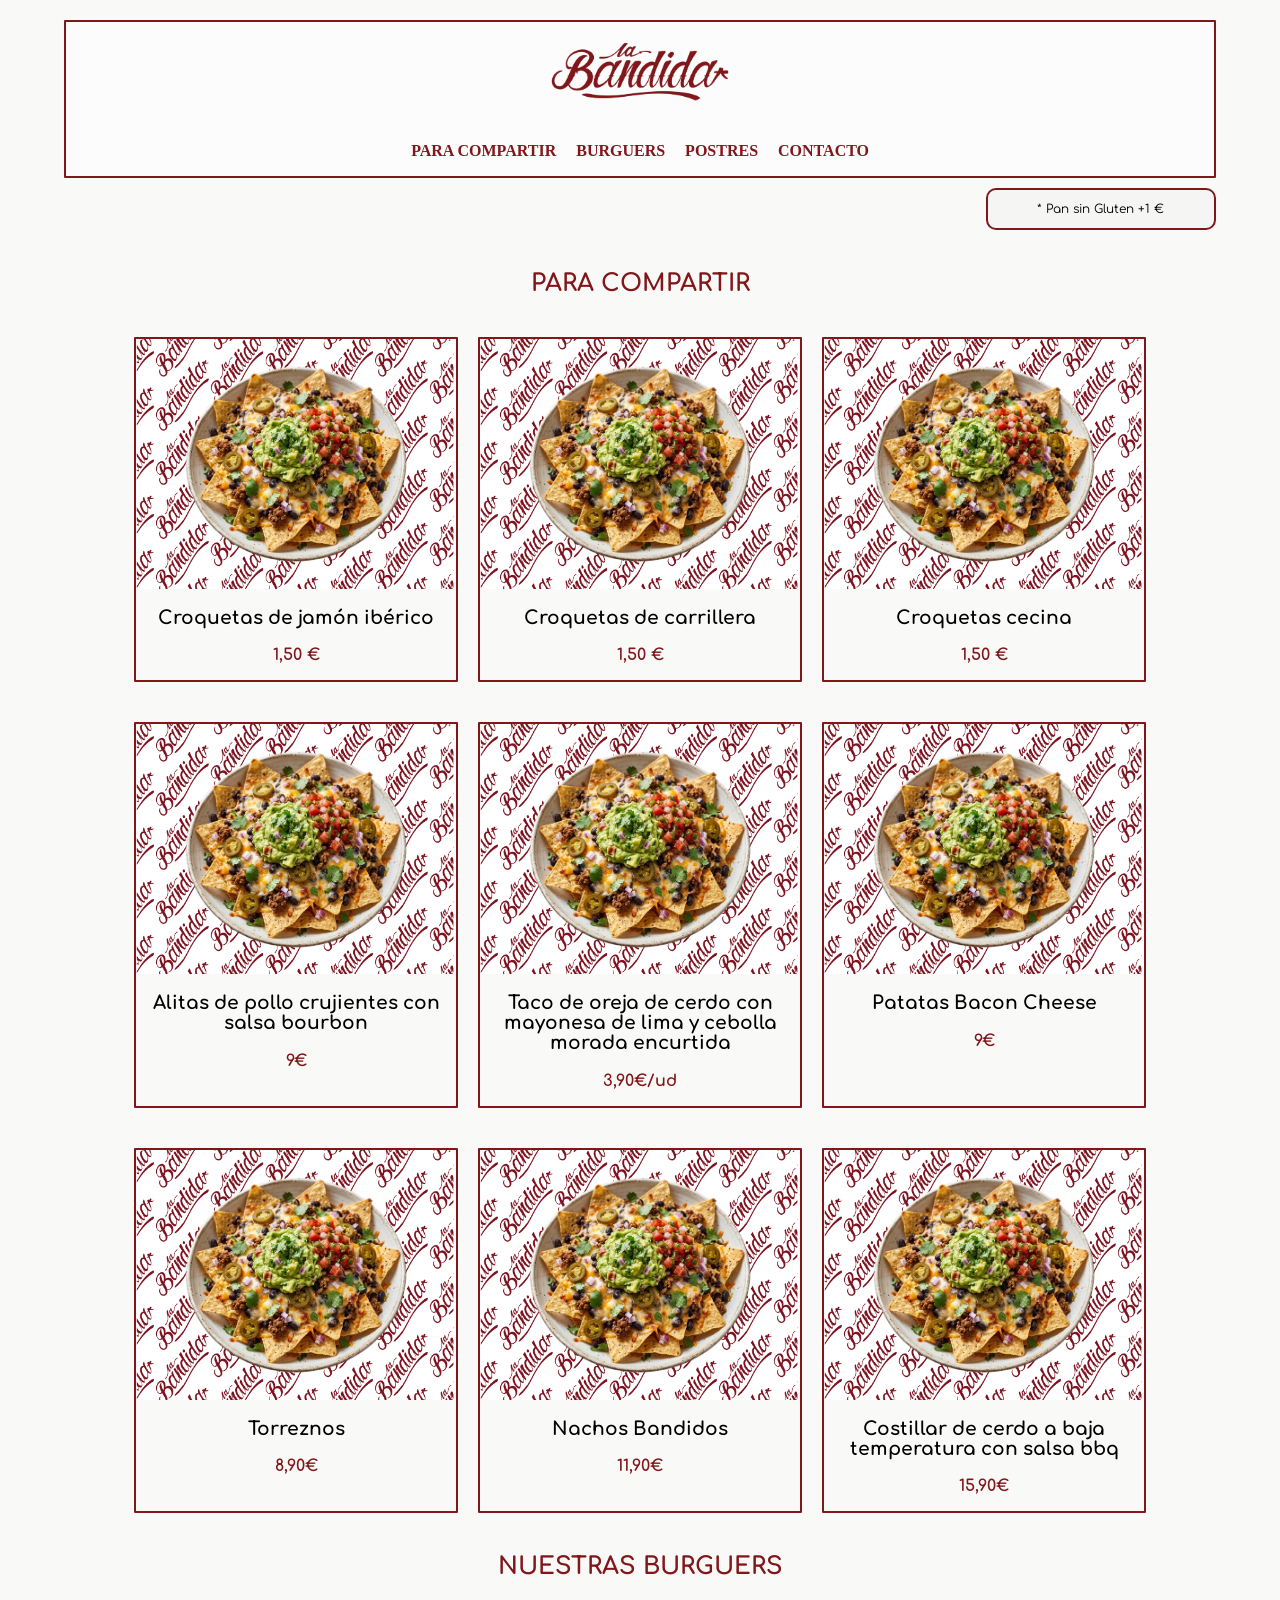
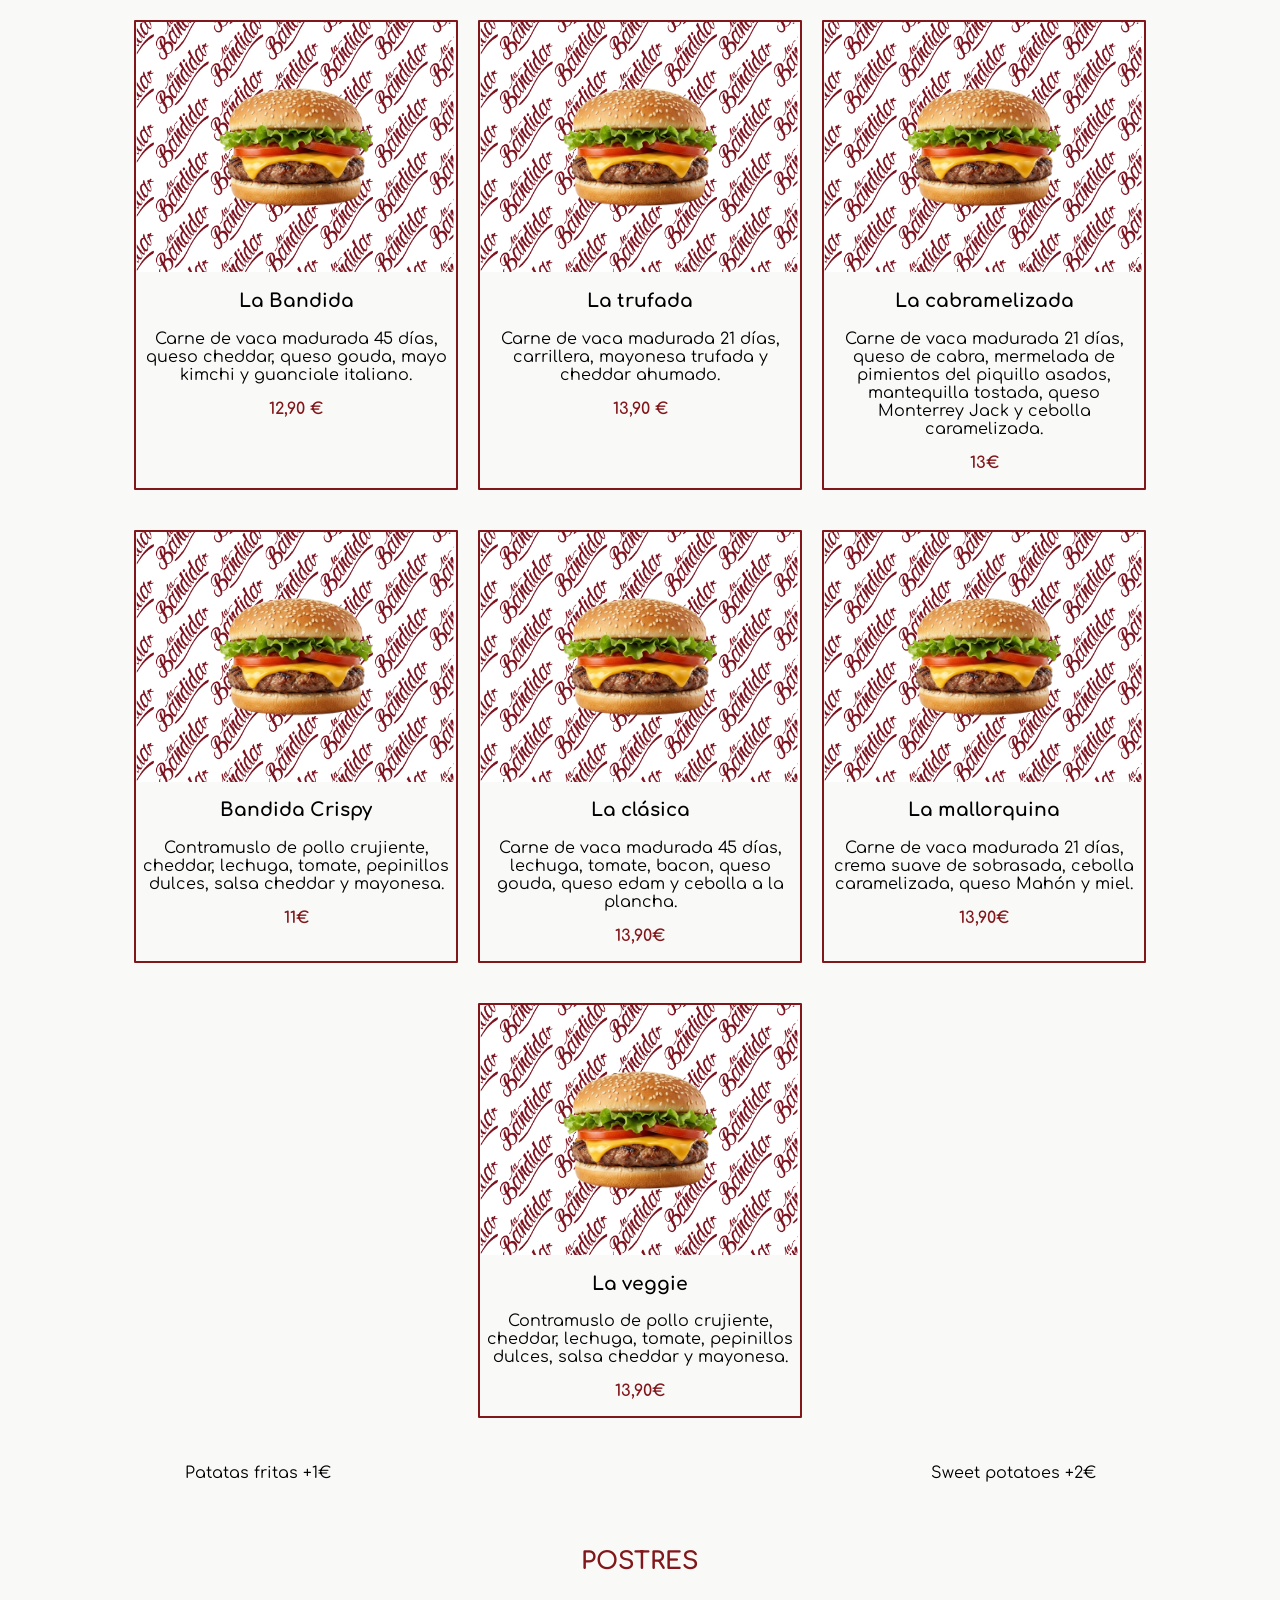
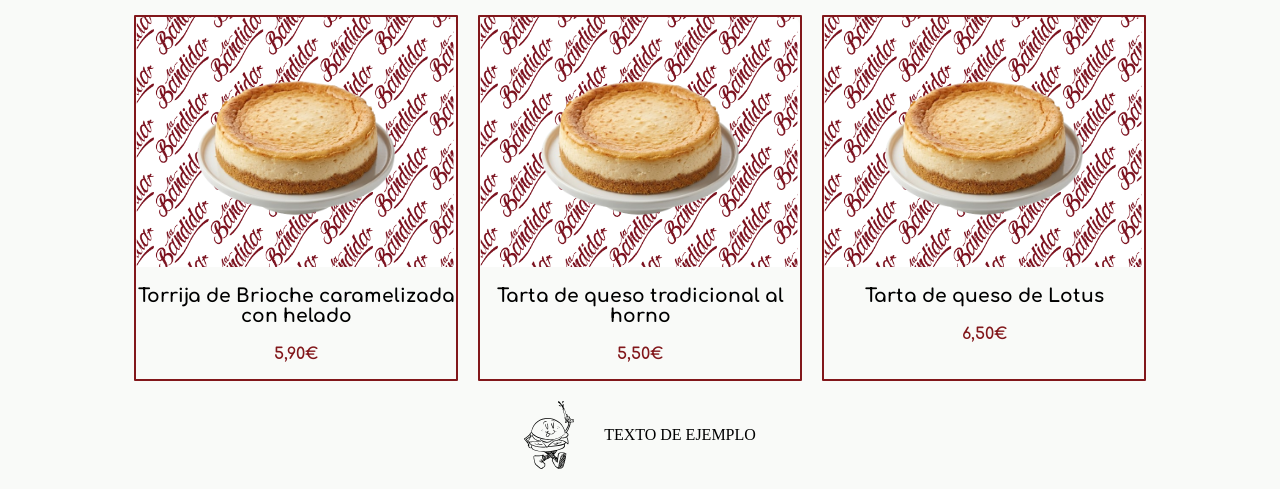
==== index_carta.html @ 51317ea7 "Carta unificada en index_carta.html" ====
<!DOCTYPE html>
<html lang="en">

<head>
    <meta charset="UTF-8">
    <meta name="viewport" content="width=device-width, initial-scale=1.0">
    <title>La Bandida</title>
    <link rel="stylesheet" href="css/index.css">
</head>

<body>
    <header>
        <nav class="nav">
            <div class="logo">
                <img src="archivos/LOGOTIPO PNG/LOGO COMPLETO LA BANDIDA_Mesa de trabajo 1 copia.png"
                    alt="Logo de La Bandida">
            </div>
            <div class="opciones">
                <ul class="nav-links">
                    <li><a href="#entrantes">Para compartir</a></li>
                    <li><a href="#burguers">Burguers</a></li>
                    <li><a href="#postres">Postres</a></li>
                    <li><a href="#contacto">Contacto</a></li>
                </ul>
            </div>
        </nav>
    </header>

    <div class="aviso">
        <p>* Pan sin Gluten +1 €</p>
    </div>

    <h2 >Para Compartir</h2>
    <section id="entrantes" class="carta">
        
        <div class="tarjeta_burguer">
            <div class="imagen_burguer">
                <img src="archivos/fondo-burguer.png" alt="Hamburguesa" class="imagen-fondo">
                <img src="archivos/placeHolderEntrantes.png" alt="Croquetas" class="imagenEncima">
            </div>
            <div class="info_burguer">
                <h3>Croquetas de jamón ibérico</h3>
                <p class="precio">1,50 €</p>
            </div>
        </div>

        <div class="tarjeta_burguer">
            <div class="imagen_burguer">
                <img src="archivos/fondo-burguer.png" alt="Hamburguesa" class="imagen-fondo">
                <img src="archivos/placeHolderEntrantes.png" alt="Croquetas" class="imagenEncima">
            </div>
            <div class="info_burguer">
                <h3>Croquetas de carrillera</h3>
                <p class="precio">1,50 €</p>
            </div>
        </div>

        <div class="tarjeta_burguer">
            <div class="imagen_burguer">
                <img src="archivos/fondo-burguer.png" alt="Hamburguesa" class="imagen-fondo">
                <img src="archivos/placeHolderEntrantes.png" alt="Croquetas" class="imagenEncima">
            </div>
            <div class="info_burguer">
                <h3>Croquetas cecina</h3>
                <p class="precio">1,50 €</p>
            </div>
        </div>

        <div class="tarjeta_burguer">
            <div class="imagen_burguer">
                <img src="archivos/fondo-burguer.png" alt="Hamburguesa" class="imagen-fondo">
                <img src="archivos/placeHolderEntrantes.png" alt="Alitas" class="imagenEncima">
            </div>
            <div class="info_burguer">
                <h3>Alitas de pollo crujientes con salsa bourbon</h3>
                <p class="precio">9€</p>
            </div>
        </div>

        <div class="tarjeta_burguer">
            <div class="imagen_burguer">
                <img src="archivos/fondo-burguer.png" alt="Hamburguesa" class="imagen-fondo">
                <img src="archivos/placeHolderEntrantes.png" alt="Taco" class="imagenEncima">
            </div>
            <div class="info_burguer">
                <h3>Taco de oreja de cerdo con mayonesa de lima y cebolla morada encurtida</h3>
                <p class="precio">3,90€/ud</p>
            </div>
        </div>

        <div class="tarjeta_burguer">
            <div class="imagen_burguer">
                <img src="archivos/fondo-burguer.png" alt="Hamburguesa" class="imagen-fondo">
                <img src="archivos/placeHolderEntrantes.png" alt="Patatas Bacon" class="imagenEncima">
            </div>
            <div class="info_burguer">
                <h3>Patatas Bacon Cheese</h3>
                <p class="precio">9€</p>
            </div>
        </div>

        <div class="tarjeta_burguer">
            <div class="imagen_burguer">
                <img src="archivos/fondo-burguer.png" alt="Hamburguesa" class="imagen-fondo">
                <img src="archivos/placeHolderEntrantes.png" alt="Torreznos" class="imagenEncima">
            </div>
            <div class="info_burguer">
                <h3>Torreznos</h3>
                <p class="precio">8,90€</p>
            </div>
        </div>

        <div class="tarjeta_burguer">
            <div class="imagen_burguer">
                <img src="archivos/fondo-burguer.png" alt="Hamburguesa" class="imagen-fondo">
                <img src="archivos/placeHolderEntrantes.png" alt="Nachos" class="imagenEncima">
            </div>
            <div class="info_burguer">
                <h3>Nachos Bandidos</h3>
                <p class="precio">11,90€</p>
            </div>
        </div>

        <div class="tarjeta_burguer">
            <div class="imagen_burguer">
                <img src="archivos/fondo-burguer.png" alt="Hamburguesa" class="imagen-fondo">
                <img src="archivos/placeHolderEntrantes.png" alt="Costillar" class="imagenEncima">
            </div>
            <div class="info_burguer">
                <h3>Costillar de cerdo a baja temperatura con salsa bbq</h3>
                <p class="precio">15,90€</p>
            </div>
        </div>
    </section>

    <h2>Nuestras Burguers</h2>
    <section id="burguers" class="carta">

        <div class="tarjeta_burguer">
            <div class="imagen_burguer">
                <img src="archivos/fondo-burguer.png" alt="Hamburguesa" class="imagen-fondo">
                <img src="archivos/placeHolder_hamburguesa.png" alt="Burguer La Bandida" class="imagenEncima">
            </div>
            <div class="info_burguer">
                <h3>La Bandida</h3>
                <p>Carne de vaca madurada 45 días, queso cheddar, queso gouda, mayo kimchi y guanciale italiano.</p>
                <p class="precio">12,90 €</p>
            </div>
        </div>

        <div class="tarjeta_burguer">
            <div class="imagen_burguer">
                <img src="archivos/fondo-burguer.png" alt="Hamburguesa" class="imagen-fondo">
                <img src="archivos/placeHolder_hamburguesa.png" alt="Burguer La trufada" class="imagenEncima">
            </div>
            <div class="info_burguer">
                <h3>La trufada</h3>
                <p>Carne de vaca madurada 21 días, carrillera, mayonesa trufada y cheddar ahumado.</p>
                <p class="precio">13,90 €</p>
            </div>
        </div>

        <div class="tarjeta_burguer">
            <div class="imagen_burguer">
                <img src="archivos/fondo-burguer.png" alt="Hamburguesa" class="imagen-fondo">
                <img src="archivos/placeHolder_hamburguesa.png" alt="Burguer La cabramelizada" class="imagenEncima">
            </div>
            <div class="info_burguer">
                <h3>La cabramelizada</h3>
                <p>Carne de vaca madurada 21 días, queso de cabra, mermelada de pimientos del piquillo asados,
                    mantequilla tostada, queso Monterrey Jack y cebolla caramelizada.</p>
                <p class="precio">13€</p>
            </div>
        </div>

        <div class="tarjeta_burguer">
            <div class="imagen_burguer">
                <img src="archivos/fondo-burguer.png" alt="Hamburguesa" class="imagen-fondo">
                <img src="archivos/placeHolder_hamburguesa.png" alt="Bandida Crispy" class="imagenEncima">
            </div>
            <div class="info_burguer">
                <h3>Bandida Crispy</h3>
                <p>Contramuslo de pollo crujiente, cheddar, lechuga, tomate, pepinillos dulces, salsa cheddar y
                    mayonesa.</p>
                <p class="precio">11€</p>
            </div>
        </div>

        <div class="tarjeta_burguer">
            <div class="imagen_burguer">
                <img src="archivos/fondo-burguer.png" alt="Hamburguesa" class="imagen-fondo">
                <img src="archivos/placeHolder_hamburguesa.png" alt="La clásica" class="imagenEncima">
            </div>
            <div class="info_burguer">
                <h3>La clásica</h3>
                <p>Carne de vaca madurada 45 días, lechuga, tomate, bacon, queso gouda, queso edam y cebolla a la
                    plancha.</p>
                <p class="precio">13,90€</p>
            </div>
        </div>

        <div class="tarjeta_burguer">
            <div class="imagen_burguer">
                <img src="archivos/fondo-burguer.png" alt="Hamburguesa" class="imagen-fondo">
                <img src="archivos/placeHolder_hamburguesa.png" alt="La mallorquina" class="imagenEncima">
            </div>
            <div class="info_burguer">
                <h3>La mallorquina</h3>
                <p>Carne de vaca madurada 21 días, crema suave de sobrasada, cebolla caramelizada, queso Mahón y miel.</p>
                <p class="precio">13,90€</p>
            </div>
        </div>

        <div class="tarjeta_burguer">
            <div class="imagen_burguer">
                <img src="archivos/fondo-burguer.png" alt="Hamburguesa" class="imagen-fondo">
                <img src="archivos/placeHolder_hamburguesa.png" alt="La veggie" class="imagenEncima">
            </div>
            <div class="info_burguer">
                <h3>La veggie</h3>
                <p>Contramuslo de pollo crujiente, cheddar, lechuga, tomate, pepinillos dulces, salsa cheddar y
                    mayonesa.</p>
                <p class="precio">13,90€</p>
            </div>
        </div>
    </section>

    <div class="patatas">
        <p>Patatas fritas +1€</p>
        <p>Sweet potatoes +2€</p>
    </div>

    <h2>POSTRES</h2>
<section id="postres" class="carta">

        <div class="tarjeta_burguer">
            <div class="imagen_burguer">
                <img src="archivos/fondo-burguer.png" alt="Hamburguesa" class="imagen-fondo">
                <img src="archivos/postrePlace.png" alt="Torrija de Brioche" class="imagenEncima">
            </div>
            <div class="info_burguer">
                <h3>Torrija de Brioche caramelizada con helado</h3>
                <p class="precio">5,90€</p>
            </div>
        </div>

        <div class="tarjeta_burguer">
            <div class="imagen_burguer">
                <img src="archivos/fondo-burguer.png" alt="Hamburguesa" class="imagen-fondo">
                <img src="archivos/postrePlace.png" alt="Tarta de queso tradicional" class="imagenEncima">
            </div>
            <div class="info_burguer">
                <h3>Tarta de queso tradicional al horno</h3>
                <p class="precio">5,50€</p>
            </div>
        </div>

        <div class="tarjeta_burguer">
            <div class="imagen_burguer">
                <img src="archivos/fondo-burguer.png" alt="Hamburguesa" class="imagen-fondo">
                <img src="archivos/postrePlace.png" alt="Tarta de queso de Lotus" class="imagenEncima">
            </div>
            <div class="info_burguer">
                <h3>Tarta de queso de Lotus</h3>
                <p class="precio">6,50€</p>
            </div>
        </div>

    </section>
    <section id="contacto">
        </section>

    <footer>
        <img src="archivos/LOGOTIPO LA BANDIDA/ILUSTRACIÓN LA BANDIDA/ISOTIPO LINEAS LIMPIAS/SVG/LA BANDIDA CLEAN LINES.svg"
            alt="Logo de La Bandida" class="logo-footer">
        <p>TEXTO DE EJEMPLO</p>
    </footer>

</body>

</html>
---- css/index.css ----
@import url('https://fonts.googleapis.com/css2?family=Comfortaa:wght@400;700&display=swap');

body {
  width: 90%;
  margin: 0 auto;

  background-color: #eff3ec57;
}

header {
  display: flex;
  flex-direction: column;
  justify-content: space-between;
  align-items: center;
  padding: 0px;
  background-color: #ffffff57;
  border-radius: 1px;
  margin-top: 20px; 
  border: 2px solid #82171b;
}

.nav{
  display: flex;
  justify-content: center;
  align-items: center;
  flex-direction: column;
  width: 90%;
} 

.aviso{
background-color: #eceeea57;
border-radius: 10px;  
margin-left: 80%; 
font-family: 'Comfortaa';
text-align: center;
margin-top: 10px;
border: 2px solid #82171b;
font-size: 12px;

}

.patatas{
  display: flex;
  justify-content: center;
  align-items: center;
  font-family: 'Comfortaa';
  gap: 600px;
  margin-top: 20px;
  
  padding: 10px;
}


.opciones ul {
  display: flex;
 
  flex-direction: row;
}
.nav-links {
  margin-left: -8%;
  display: flex;
  flex-wrap: wrap;
  gap: 20px;
  flex-direction: row;
  justify-content: center;
  align-items: center;
}


/*flex-wrap: wrap; para que las opciones se ajusten a la pantalla en dispositivos móviles*/
#carta{
display: flex;
flex-wrap: wrap;
justify-content: center;
gap: 20px;

}

.opciones li{
list-style: none;
color: #82171b;
text-decoration: none;
}


.opciones li a {
  color: #82171b;
  text-decoration: none;
  font-weight: bold;
  text-transform: uppercase;
}

.opciones li a:hover{
  padding: 5px;
  border-radius: 10px;
  color: rgb(255, 196, 0);
  background-color: #82171b;
  text-decoration: none;
  font-weight: bold;
  text-transform: uppercase;
}

.logo img {
  height: 200px;
  width: 200px;
  justify-content: center;
  padding: 0px;
  margin: 0px;
  margin-top: -50px;
  margin-bottom: -50px;

}
footer img{
  width: 50px;
  height: auto;

}
footer {
  margin-top: 20px;
  margin-bottom: 20px;
  gap: 30px;
  display: flex;
  justify-content: center;
  align-items: center;
  flex-direction: row;
  margin-top: 20px;
}

.info_burguer h3 {
  text-align: center;

}

.imagen_burguer {
  display: flex;
  position: relative;
  width: 100%;
  height: 250px;
  overflow: hidden;
  border-radius: 9px 9px 0 0;
}

.imagen_burguer img:not(.imagen-fondo) {
  position: absolute;
  top: 50%;
  left: 50%;
  transform: translate(-50%, -50%);
  height: 85%;
  width: auto;
  z-index: 2;
}

.nav {
  display: flex;
  justify-content: center;
  align-items: center;




}

.imagen-fondo {
  position: absolute;
  top: 0;
  left: 0;
  width: 100%;
  height: 100%;
  object-fit: cover;
  z-index: 1;

}

.imagenEncima {
  position: absolute;
  transform: translate(-50%, -50%);


  z-index: 2;

  width: 300px;
  height: auto;
}



.tarjeta_burguer {
  width: 320px;
  margin: 0;
  font-family: 'Comfortaa';
  display: flex;
  border: 2px solid #82171b;
  border-radius: 1px;
  flex-direction: column;
  align-items: center;
  margin-top: 20px;
  text-align: center;
  overflow: hidden;
}

.precio {
  font-weight: bold;
  color: #82171b;
}


/* aqui estará el estilo de la pagina de contacto */

#contacto{
  font-family: 'Comfortaa';
}

/* Cambia esto en tu index.css para que afecte a ambas secciones de la carta */
.carta {
  display: flex;
  flex-wrap: wrap;
  justify-content: center;
  gap: 20px;
}


/* Los h2 son los titulos para las secciones de la carta, como "Hamburguesas", "Papas Fritas", etc. */
h2{
  font-family: 'Comfortaa';
  text-align: center;
  color: #82171b;
  margin-top: 40px;
  text-transform: uppercase;
}
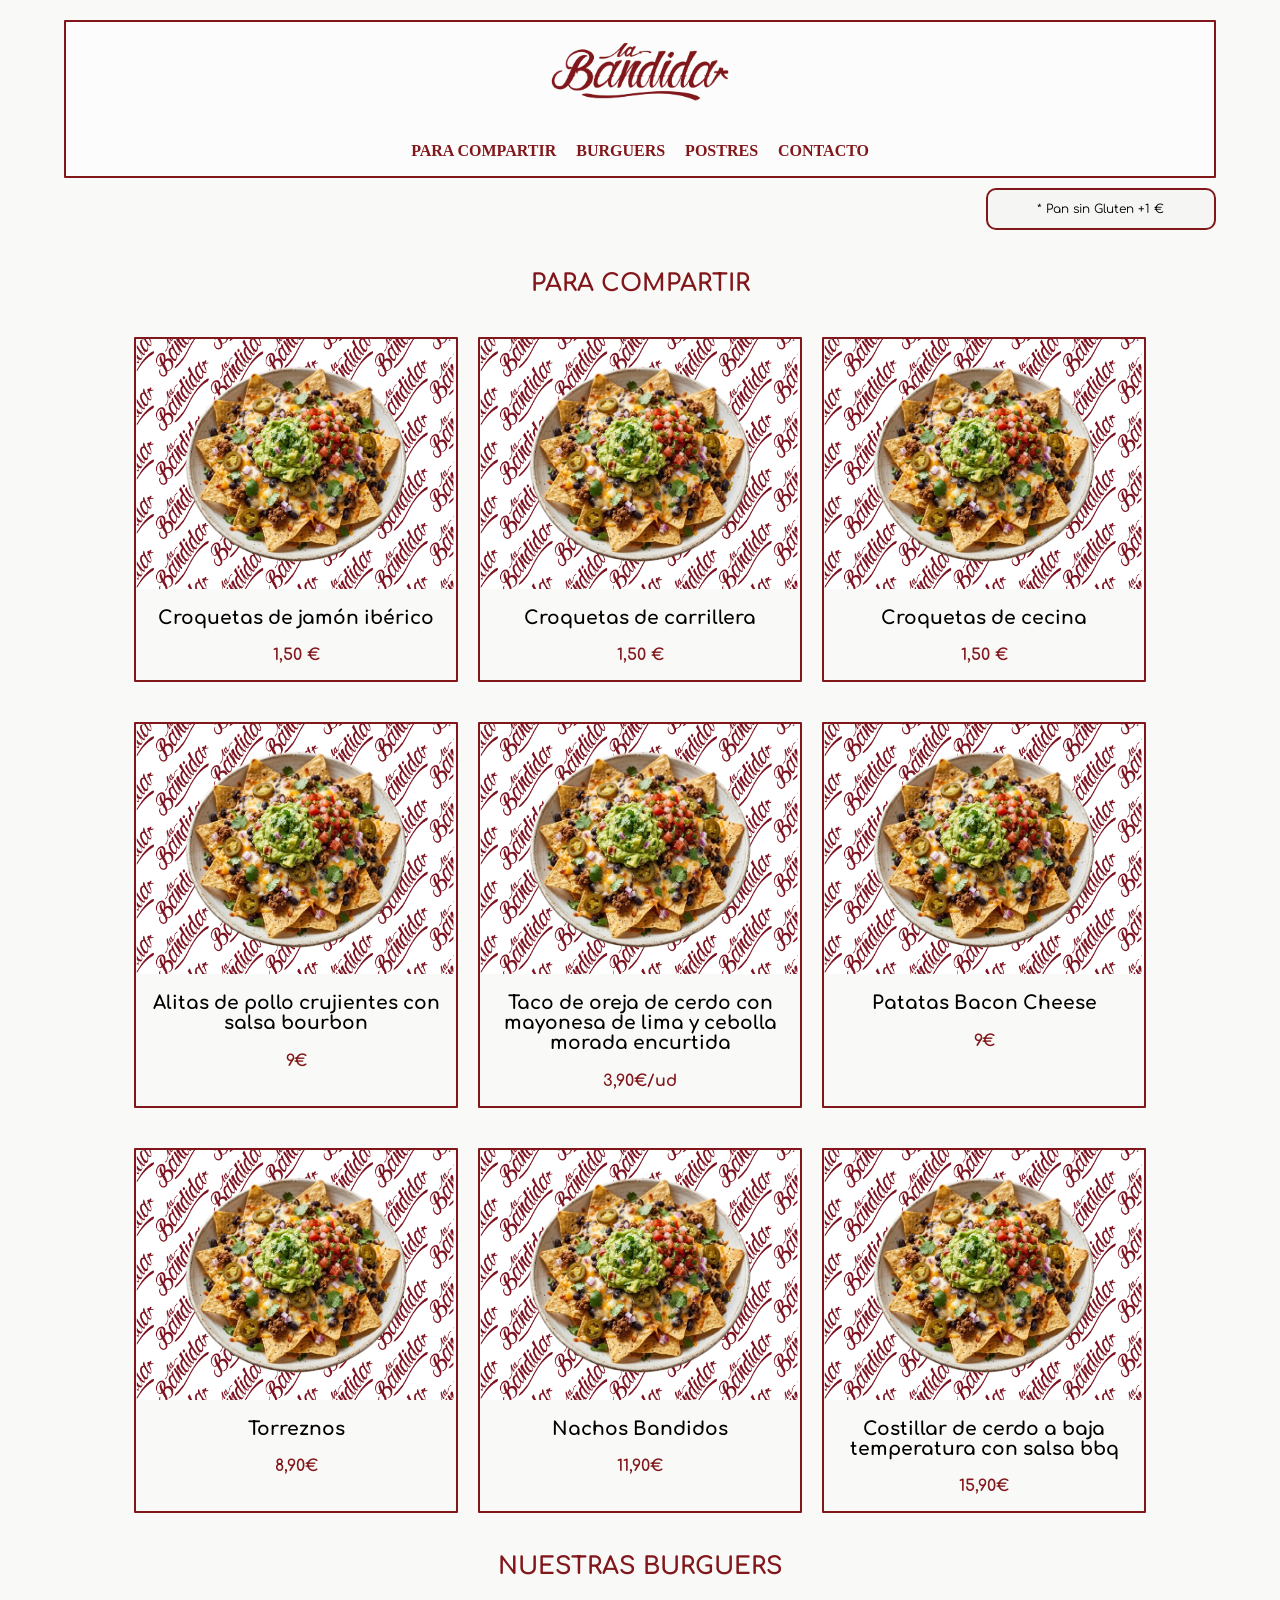
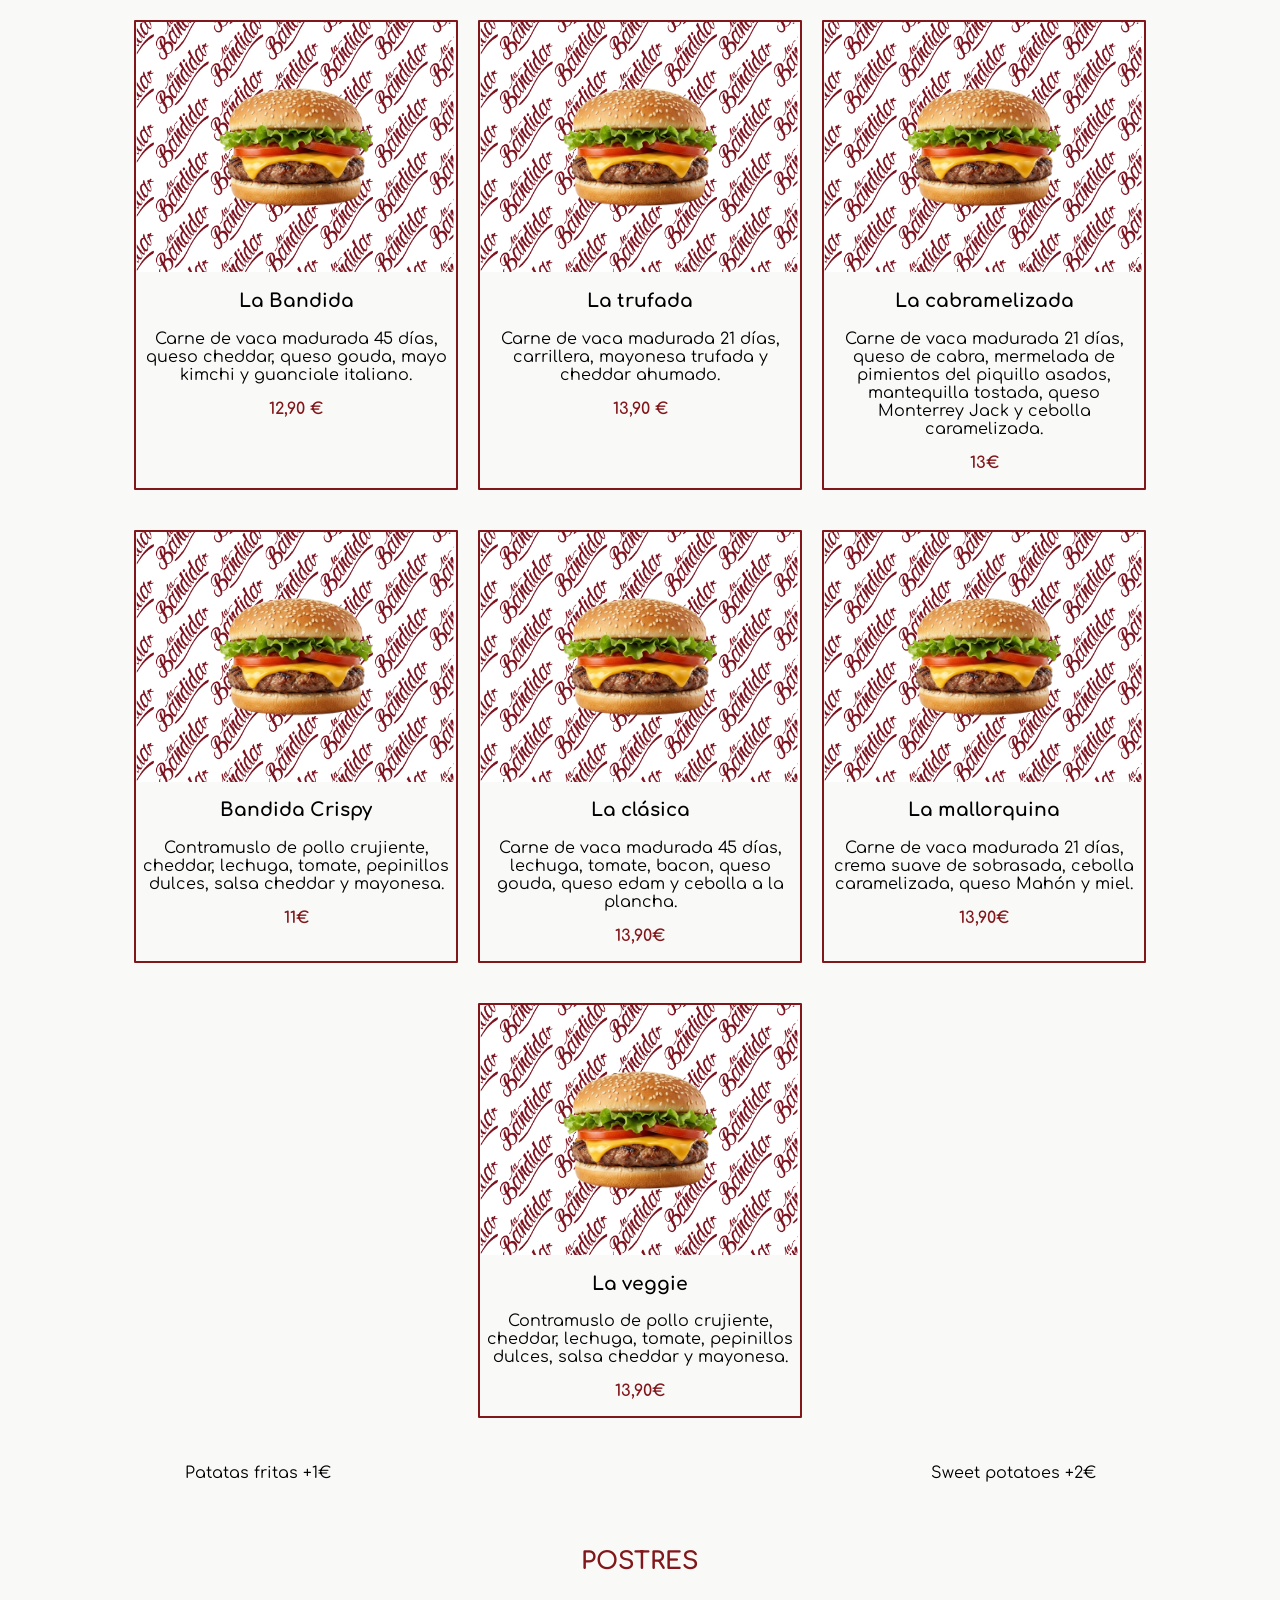
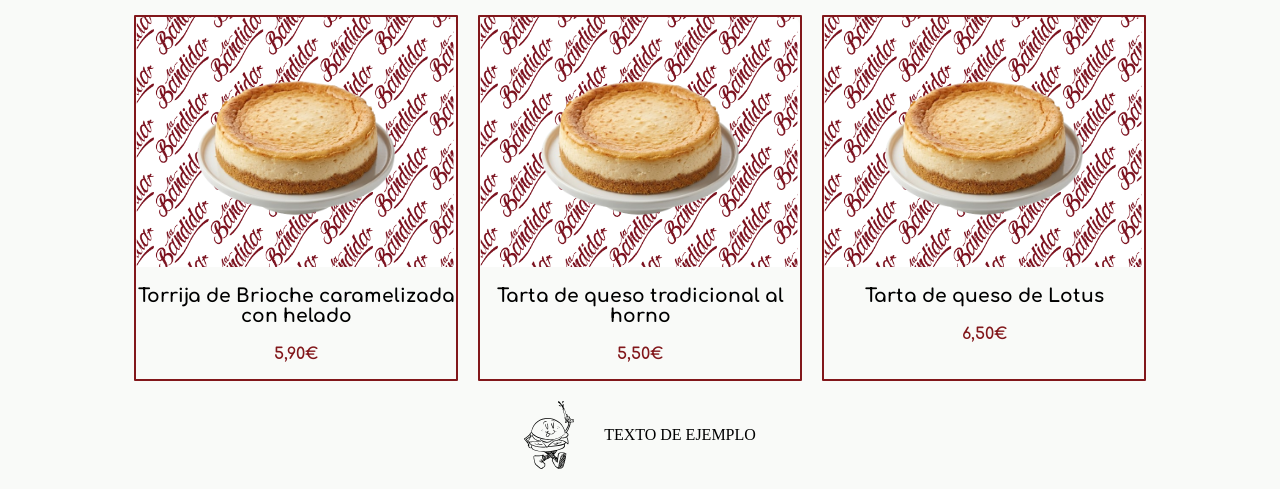
==== commit 3e512054: "data-categoria añadido" ====
--- a/index_carta.html
+++ b/index_carta.html
@@ -34,7 +34,8 @@
     <section id="entrantes" class="carta">
         
         <div class="tarjeta_burguer">
-            <div class="imagen_burguer">
+            <!-- He puesto los atributos data-categoria y data-nombre para facilitar la filtración -->
+            <div class="imagen_burguer" data-categoria="entrantes" data-nombre="croquetas de jamon iberico">
                 <img src="archivos/fondo-burguer.png" alt="Hamburguesa" class="imagen-fondo">
                 <img src="archivos/placeHolderEntrantes.png" alt="Croquetas" class="imagenEncima">
             </div>
@@ -45,7 +46,7 @@
         </div>
 
         <div class="tarjeta_burguer">
-            <div class="imagen_burguer">
+            <div class="imagen_burguer" data-categoria="entrantes" data-nombre="croquetas de carrillera">
                 <img src="archivos/fondo-burguer.png" alt="Hamburguesa" class="imagen-fondo">
                 <img src="archivos/placeHolderEntrantes.png" alt="Croquetas" class="imagenEncima">
             </div>
@@ -56,18 +57,18 @@
         </div>
 
         <div class="tarjeta_burguer">
-            <div class="imagen_burguer">
+            <div class="imagen_burguer" data-categoria="entrantes" data-nombre="croquetas de cecina">
                 <img src="archivos/fondo-burguer.png" alt="Hamburguesa" class="imagen-fondo">
                 <img src="archivos/placeHolderEntrantes.png" alt="Croquetas" class="imagenEncima">
             </div>
             <div class="info_burguer">
-                <h3>Croquetas cecina</h3>
+                <h3>Croquetas de cecina</h3>
                 <p class="precio">1,50 €</p>
             </div>
         </div>
 
         <div class="tarjeta_burguer">
-            <div class="imagen_burguer">
+            <div class="imagen_burguer" data-categoria="entrantes" data-nombre="alitas de pollo">
                 <img src="archivos/fondo-burguer.png" alt="Hamburguesa" class="imagen-fondo">
                 <img src="archivos/placeHolderEntrantes.png" alt="Alitas" class="imagenEncima">
             </div>
@@ -78,7 +79,7 @@
         </div>
 
         <div class="tarjeta_burguer">
-            <div class="imagen_burguer">
+            <div class="imagen_burguer" data-categoria="entrantes" data-nombre="taco de oreja de cerdo">
                 <img src="archivos/fondo-burguer.png" alt="Hamburguesa" class="imagen-fondo">
                 <img src="archivos/placeHolderEntrantes.png" alt="Taco" class="imagenEncima">
             </div>
@@ -89,7 +90,7 @@
         </div>
 
         <div class="tarjeta_burguer">
-            <div class="imagen_burguer">
+            <div class="imagen_burguer" data-categoria="entrantes" data-nombre="patatas bacon cheese">
                 <img src="archivos/fondo-burguer.png" alt="Hamburguesa" class="imagen-fondo">
                 <img src="archivos/placeHolderEntrantes.png" alt="Patatas Bacon" class="imagenEncima">
             </div>
@@ -100,7 +101,7 @@
         </div>
 
         <div class="tarjeta_burguer">
-            <div class="imagen_burguer">
+            <div class="imagen_burguer" data-categoria="entrantes" data-nombre="torreznos">
                 <img src="archivos/fondo-burguer.png" alt="Hamburguesa" class="imagen-fondo">
                 <img src="archivos/placeHolderEntrantes.png" alt="Torreznos" class="imagenEncima">
             </div>
@@ -111,7 +112,7 @@
         </div>
 
         <div class="tarjeta_burguer">
-            <div class="imagen_burguer">
+            <div class="imagen_burguer" data-categoria="entrantes" data-nombre="nachos bandidos">
                 <img src="archivos/fondo-burguer.png" alt="Hamburguesa" class="imagen-fondo">
                 <img src="archivos/placeHolderEntrantes.png" alt="Nachos" class="imagenEncima">
             </div>
@@ -122,7 +123,7 @@
         </div>
 
         <div class="tarjeta_burguer">
-            <div class="imagen_burguer">
+            <div class="imagen_burguer" data-categoria="entrantes" data-nombre="costillar de cerdo">
                 <img src="archivos/fondo-burguer.png" alt="Hamburguesa" class="imagen-fondo">
                 <img src="archivos/placeHolderEntrantes.png" alt="Costillar" class="imagenEncima">
             </div>
@@ -137,7 +138,7 @@
     <section id="burguers" class="carta">
 
         <div class="tarjeta_burguer">
-            <div class="imagen_burguer">
+            <div class="imagen_burguer" data-categoria="burguers" data-nombre="la bandida">
                 <img src="archivos/fondo-burguer.png" alt="Hamburguesa" class="imagen-fondo">
                 <img src="archivos/placeHolder_hamburguesa.png" alt="Burguer La Bandida" class="imagenEncima">
             </div>
@@ -149,7 +150,7 @@
         </div>
 
         <div class="tarjeta_burguer">
-            <div class="imagen_burguer">
+            <div class="imagen_burguer" data-categoria="burguers" data-nombre="la trufada">
                 <img src="archivos/fondo-burguer.png" alt="Hamburguesa" class="imagen-fondo">
                 <img src="archivos/placeHolder_hamburguesa.png" alt="Burguer La trufada" class="imagenEncima">
             </div>
@@ -161,7 +162,7 @@
         </div>
 
         <div class="tarjeta_burguer">
-            <div class="imagen_burguer">
+            <div class="imagen_burguer" data-categoria="burguers" data-nombre="la cabramelizada">
                 <img src="archivos/fondo-burguer.png" alt="Hamburguesa" class="imagen-fondo">
                 <img src="archivos/placeHolder_hamburguesa.png" alt="Burguer La cabramelizada" class="imagenEncima">
             </div>
@@ -174,7 +175,7 @@
         </div>
 
         <div class="tarjeta_burguer">
-            <div class="imagen_burguer">
+            <div class="imagen_burguer" data-categoria="burguers" data-nombre="la bandida crispy">
                 <img src="archivos/fondo-burguer.png" alt="Hamburguesa" class="imagen-fondo">
                 <img src="archivos/placeHolder_hamburguesa.png" alt="Bandida Crispy" class="imagenEncima">
             </div>
@@ -187,7 +188,7 @@
         </div>
 
         <div class="tarjeta_burguer">
-            <div class="imagen_burguer">
+            <div class="imagen_burguer" data-categoria="burguers" data-nombre="la clásica">
                 <img src="archivos/fondo-burguer.png" alt="Hamburguesa" class="imagen-fondo">
                 <img src="archivos/placeHolder_hamburguesa.png" alt="La clásica" class="imagenEncima">
             </div>
@@ -200,7 +201,7 @@
         </div>
 
         <div class="tarjeta_burguer">
-            <div class="imagen_burguer">
+            <div class="imagen_burguer" data-categoria="burguers" data-nombre="la mallorquina">
                 <img src="archivos/fondo-burguer.png" alt="Hamburguesa" class="imagen-fondo">
                 <img src="archivos/placeHolder_hamburguesa.png" alt="La mallorquina" class="imagenEncima">
             </div>
@@ -212,7 +213,7 @@
         </div>
 
         <div class="tarjeta_burguer">
-            <div class="imagen_burguer">
+            <div class="imagen_burguer" data-categoria="burguers" data-nombre="la veggie">
                 <img src="archivos/fondo-burguer.png" alt="Hamburguesa" class="imagen-fondo">
                 <img src="archivos/placeHolder_hamburguesa.png" alt="La veggie" class="imagenEncima">
             </div>
@@ -234,7 +235,7 @@
 <section id="postres" class="carta">
 
         <div class="tarjeta_burguer">
-            <div class="imagen_burguer">
+            <div class="imagen_burguer" data-categoria="postres" data-nombre="torrija de brioche">
                 <img src="archivos/fondo-burguer.png" alt="Hamburguesa" class="imagen-fondo">
                 <img src="archivos/postrePlace.png" alt="Torrija de Brioche" class="imagenEncima">
             </div>
@@ -245,7 +246,7 @@
         </div>
 
         <div class="tarjeta_burguer">
-            <div class="imagen_burguer">
+            <div class="imagen_burguer" data-categoria="postres" data-nombre="tarta de queso tradicional">
                 <img src="archivos/fondo-burguer.png" alt="Hamburguesa" class="imagen-fondo">
                 <img src="archivos/postrePlace.png" alt="Tarta de queso tradicional" class="imagenEncima">
             </div>
@@ -256,7 +257,7 @@
         </div>
 
         <div class="tarjeta_burguer">
-            <div class="imagen_burguer">
+            <div class="imagen_burguer" data-categoria="postres" data-nombre="tarta de queso de Lotus">
                 <img src="archivos/fondo-burguer.png" alt="Hamburguesa" class="imagen-fondo">
                 <img src="archivos/postrePlace.png" alt="Tarta de queso de Lotus" class="imagenEncima">
             </div>
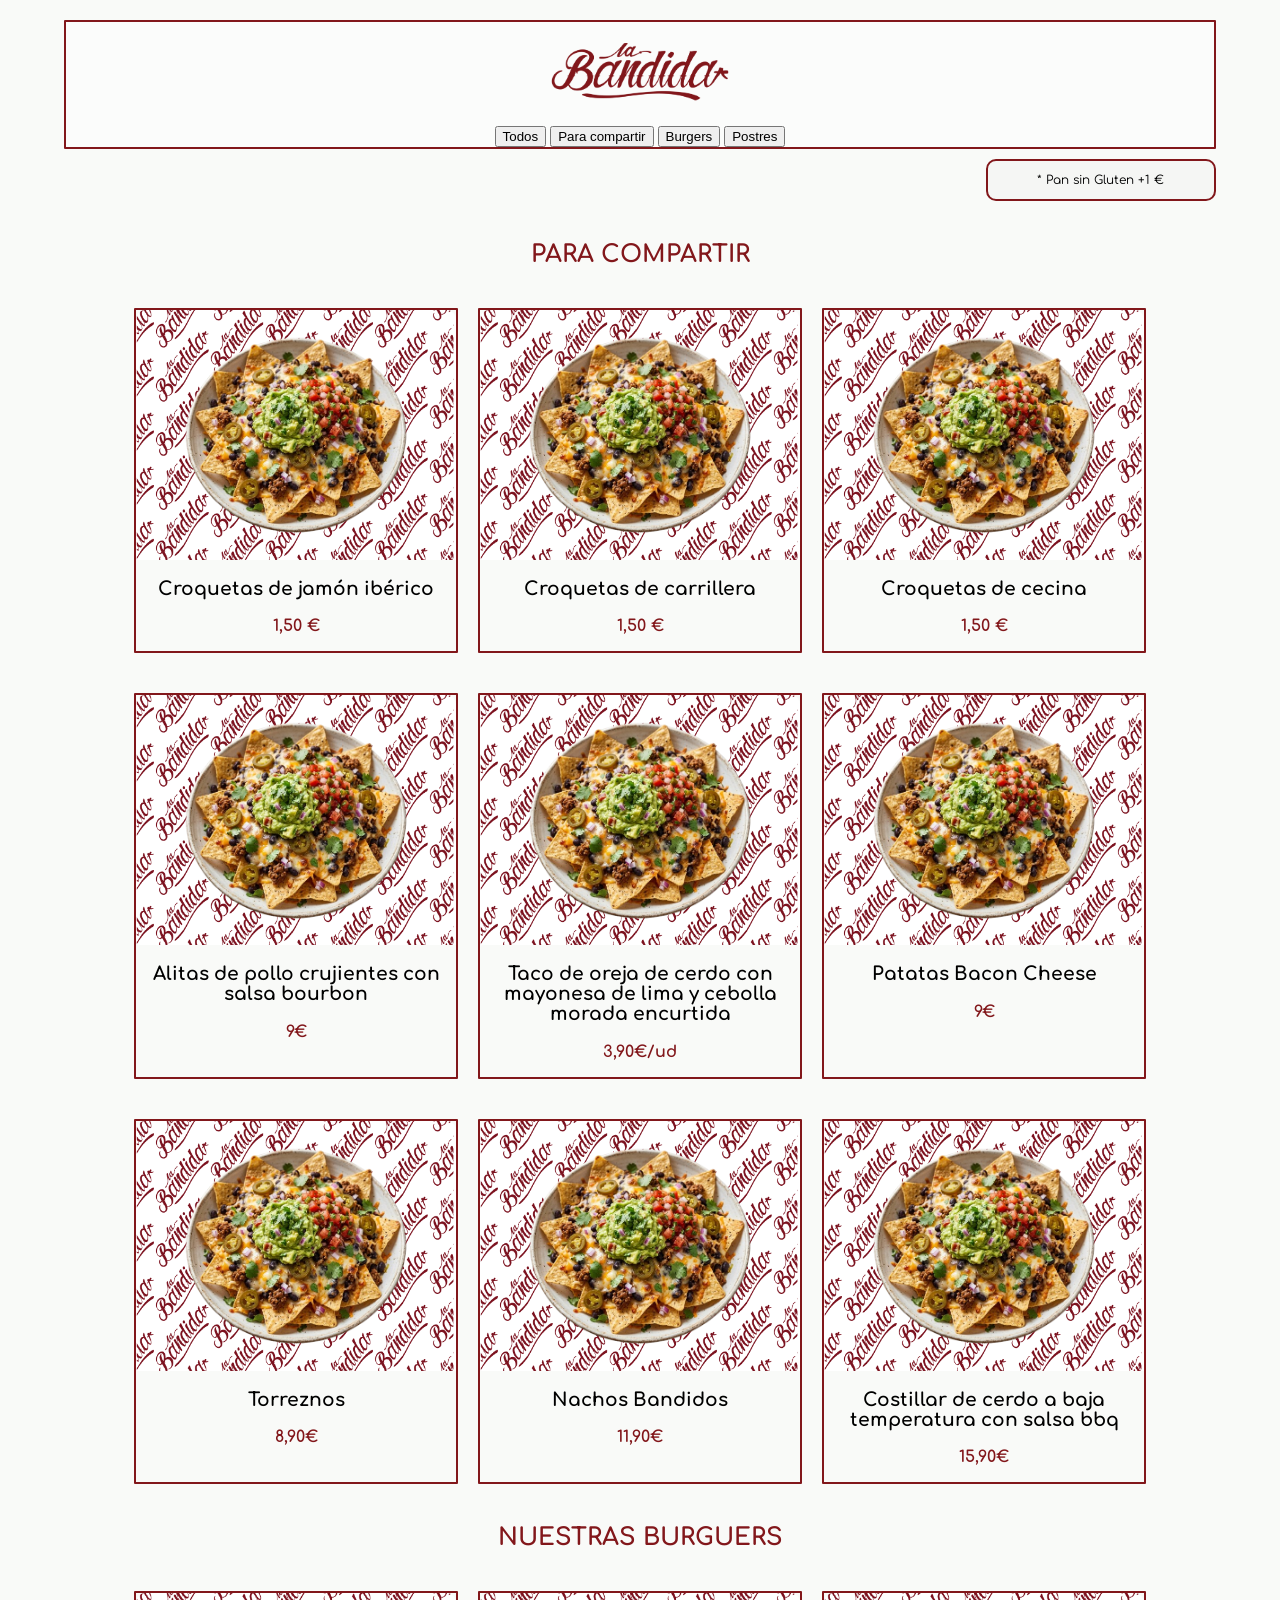
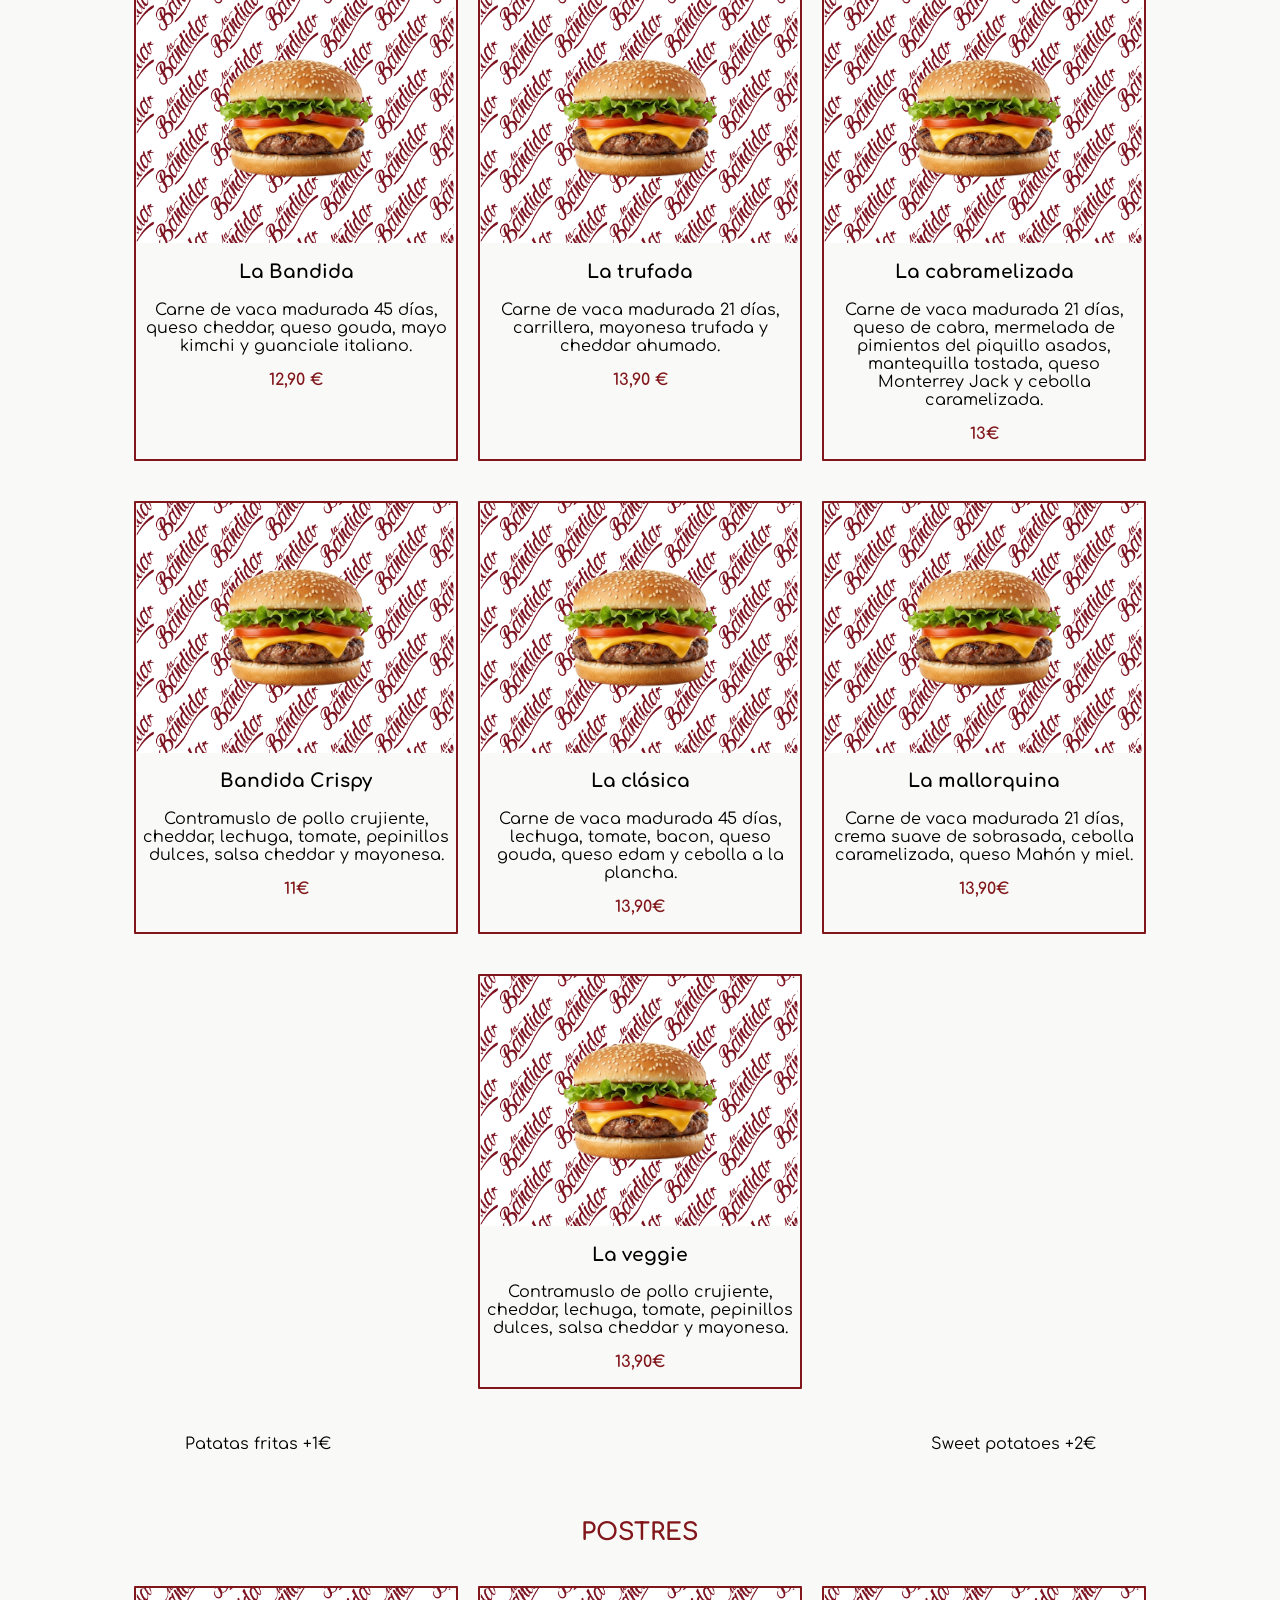
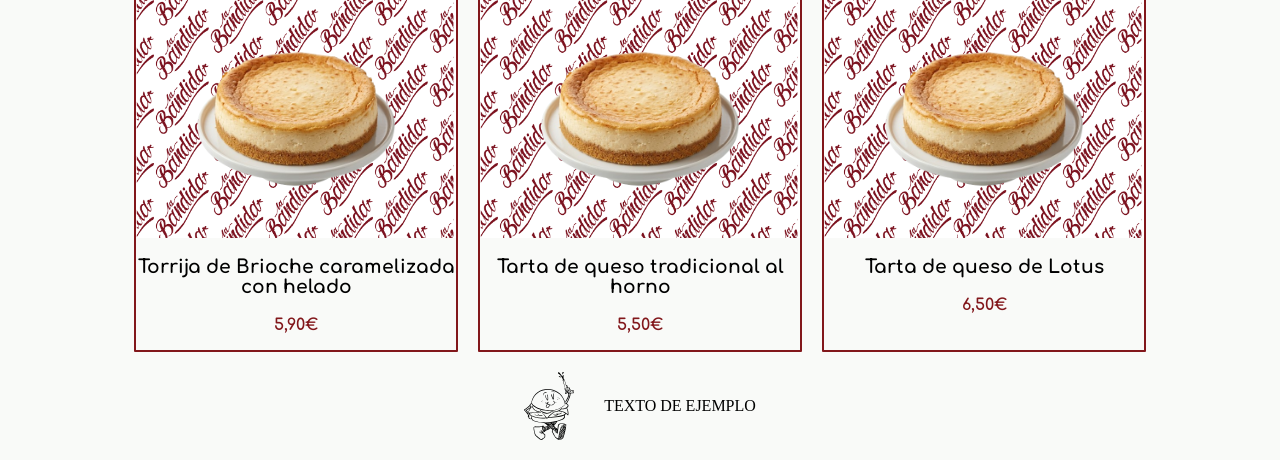
==== commit bd8e7f87: "Botones de categoria listos para el JavaScript" ====
--- a/index_carta.html
+++ b/index_carta.html
@@ -16,13 +16,14 @@
                     alt="Logo de La Bandida">
             </div>
             <div class="opciones">
-                <ul class="nav-links">
-                    <li><a href="#entrantes">Para compartir</a></li>
-                    <li><a href="#burguers">Burguers</a></li>
-                    <li><a href="#postres">Postres</a></li>
-                    <li><a href="#contacto">Contacto</a></li>
-                </ul>
-            </div>
+            <nav class="categorias-nav">
+                <!-- Botones de categoría, ya no son botones que hacen scroll, ahora pueden interactuar con javascript -->
+                <button class="btn-categoria activo" data-filtro="todos">Todos</button>
+                <button class="btn-categoria" data-filtro="entrantes">Para compartir</button>
+                <button class="btn-categoria" data-filtro="burgers">Burgers</button>
+                <button class="btn-categoria" data-filtro="postres">Postres</button>
+            </nav>
+        </div>
         </nav>
     </header>
 
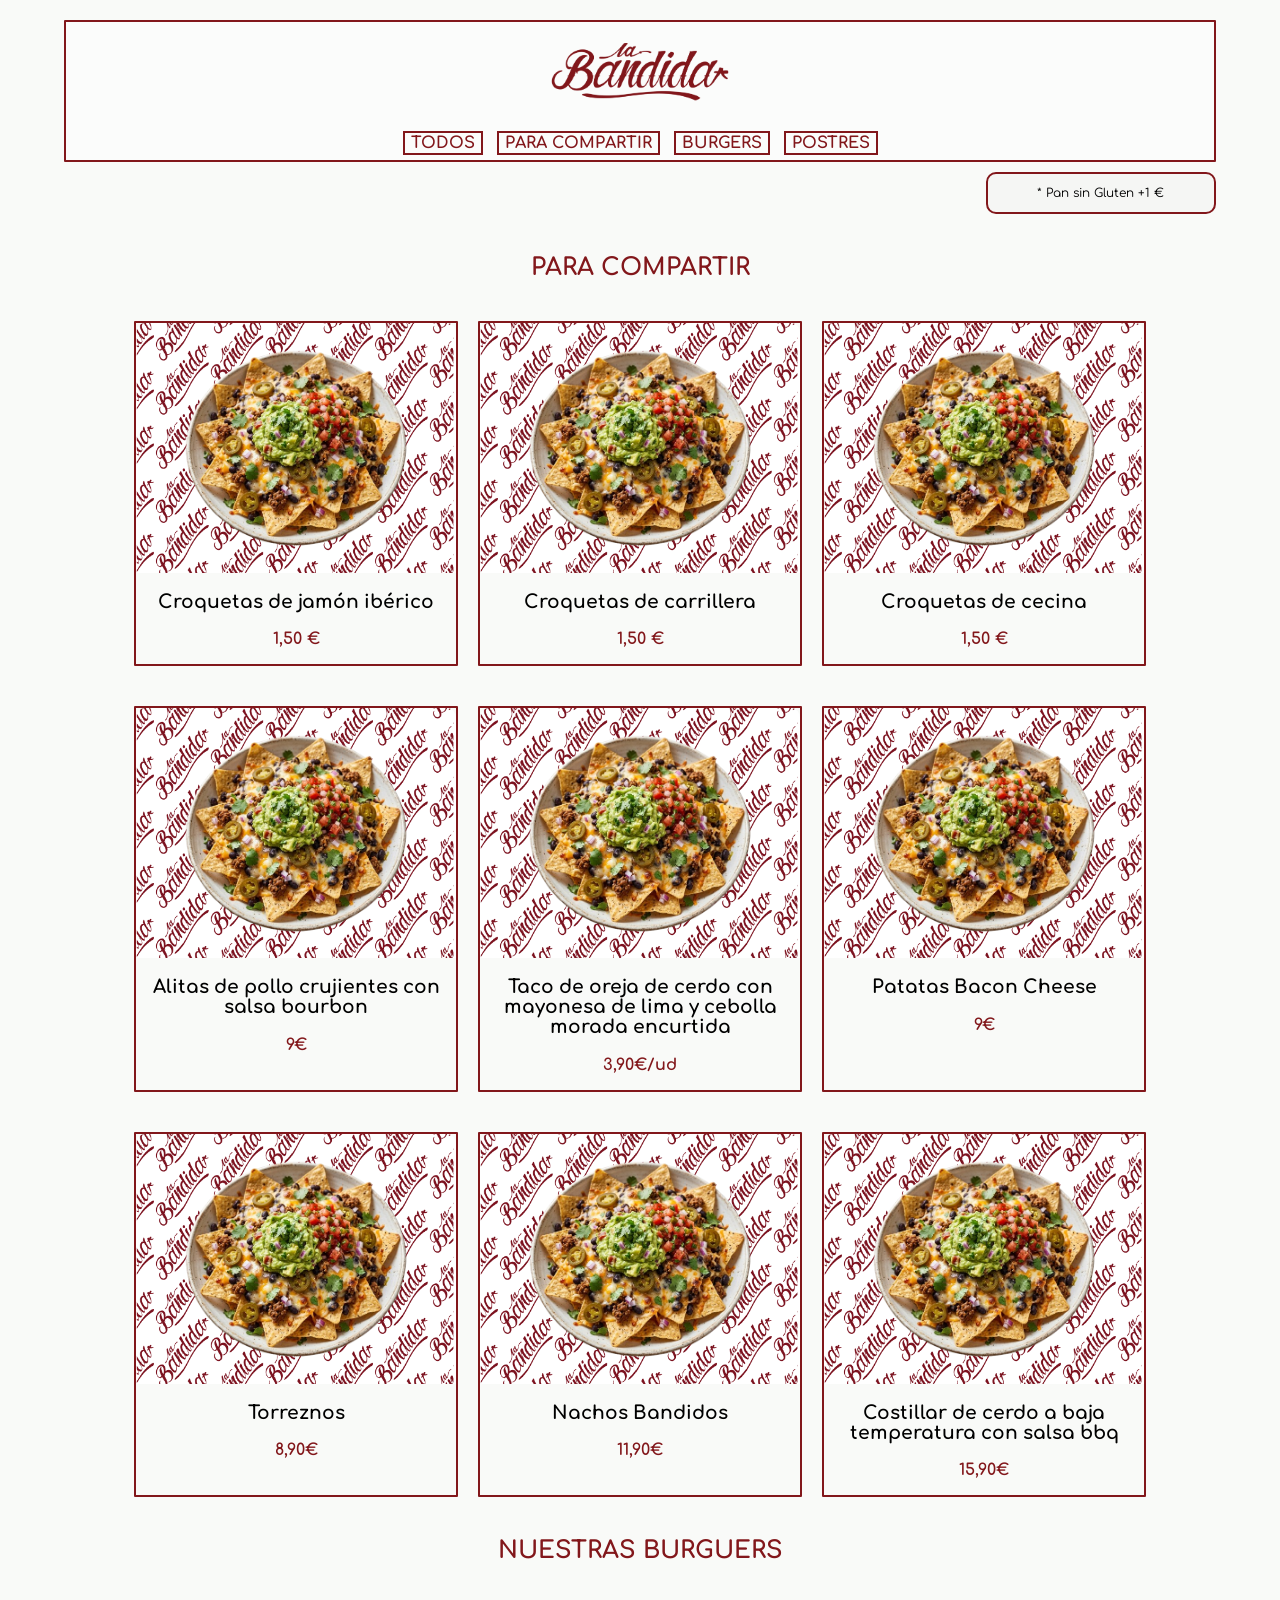
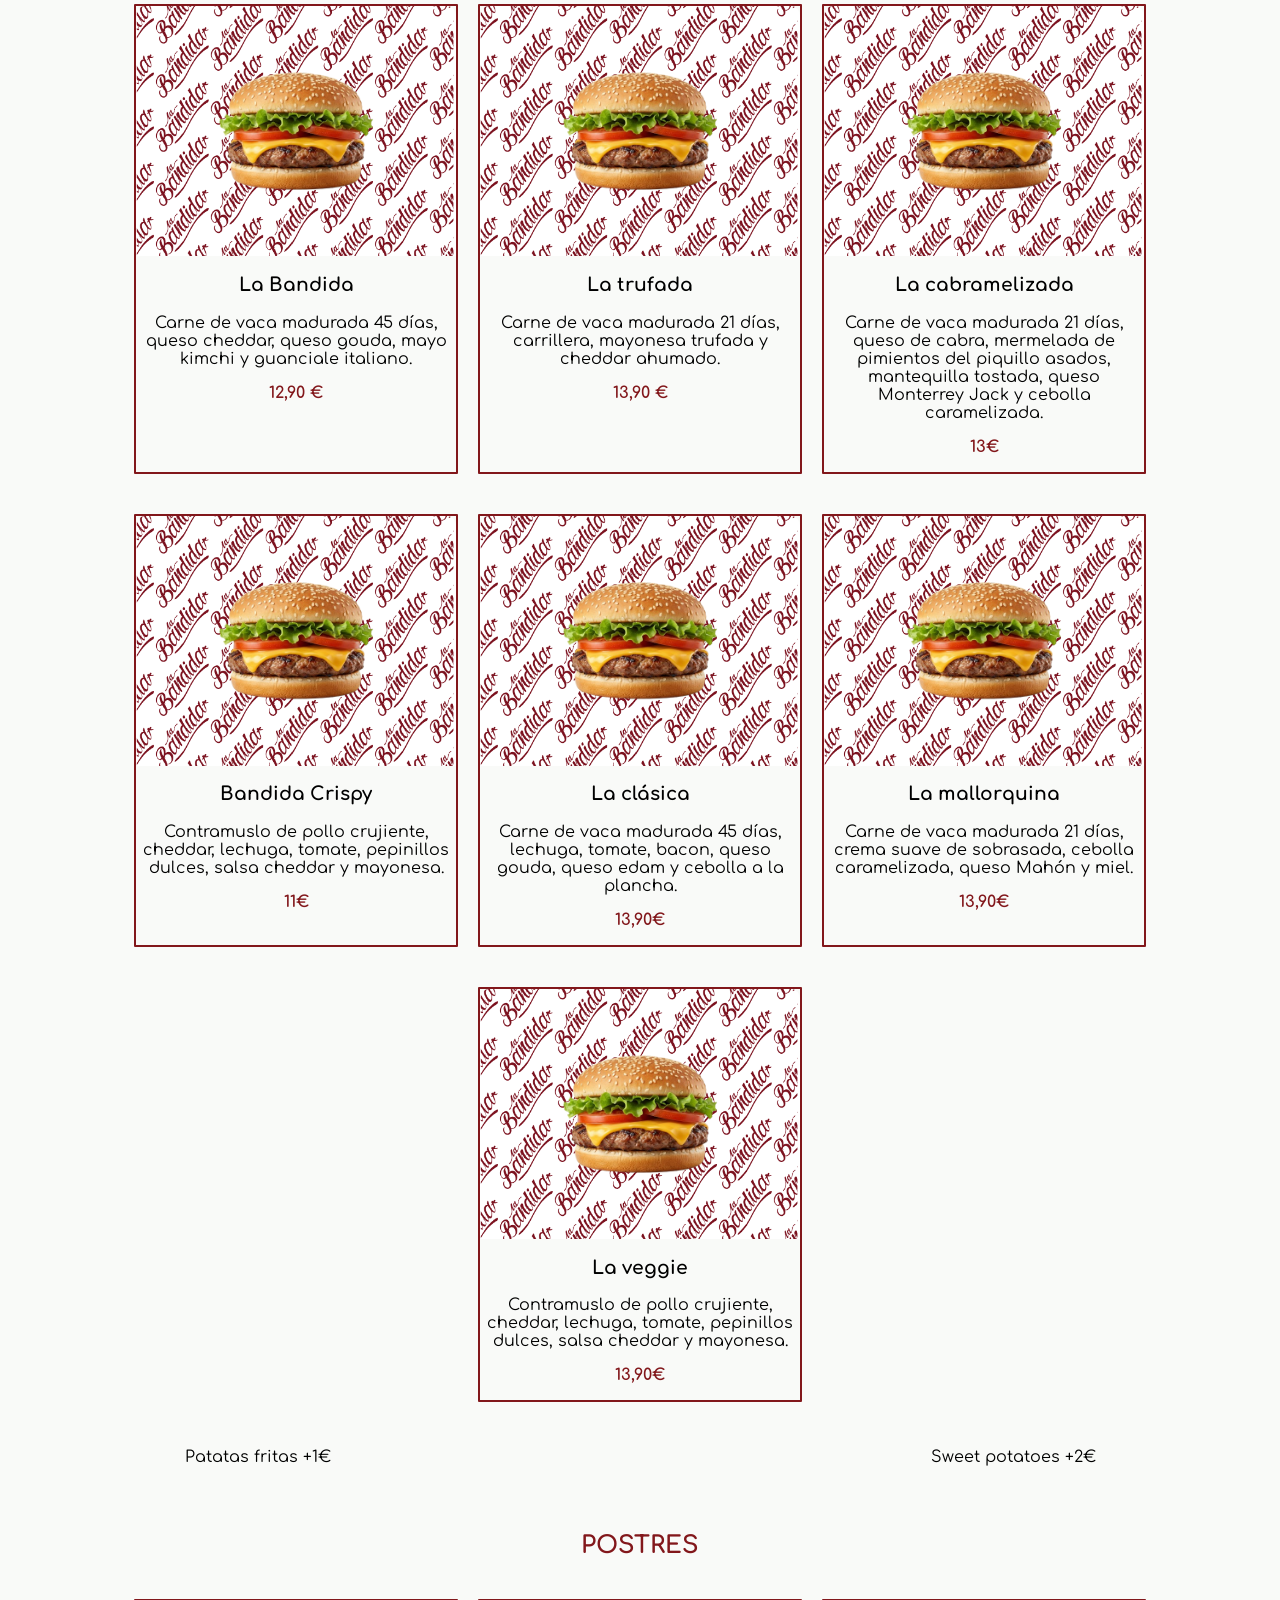
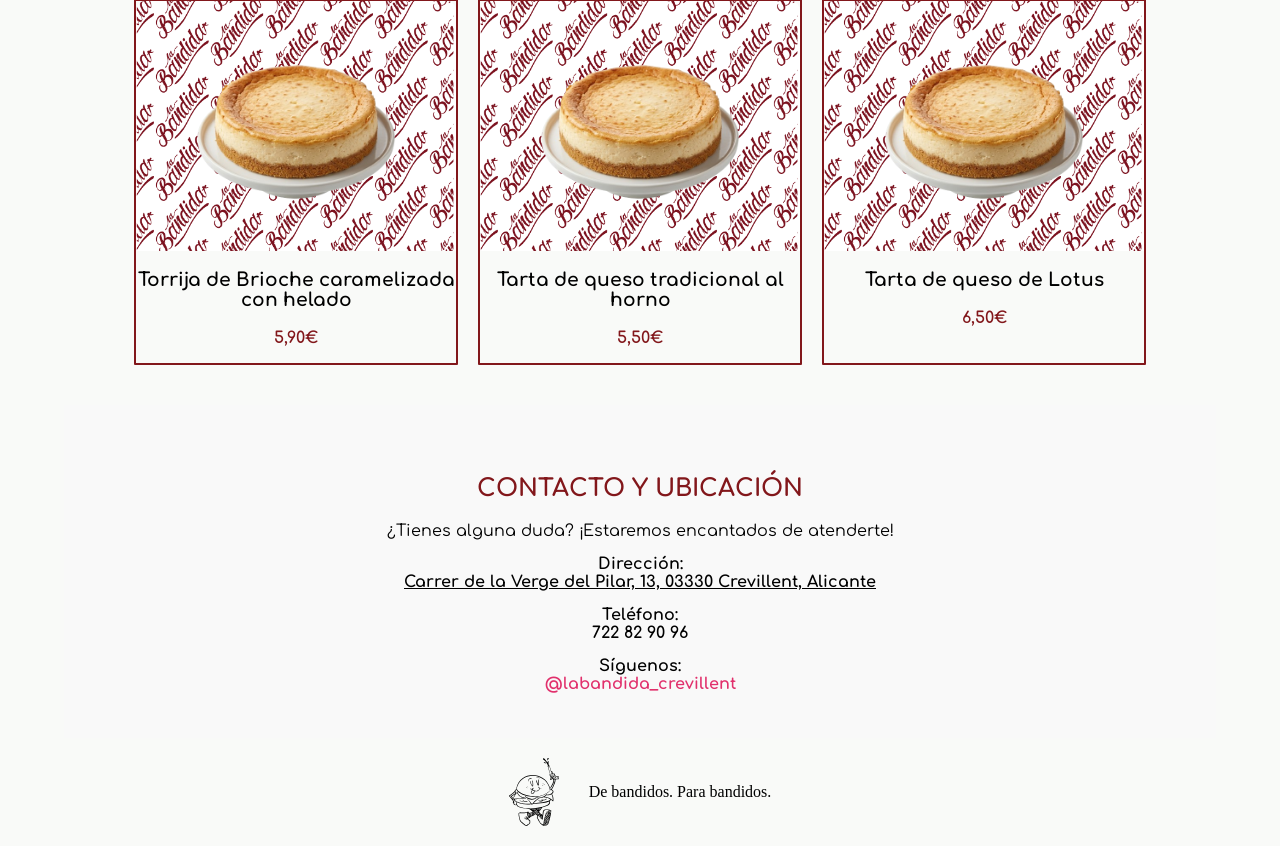
==== commit 2ba098f4: "Botones creados y personalizados" ====
--- a/index_carta.html
+++ b/index_carta.html
@@ -1,5 +1,5 @@
 <!DOCTYPE html>
-<html lang="en">
+<html lang="es">
 
 <head>
     <meta charset="UTF-8">
@@ -16,14 +16,13 @@
                     alt="Logo de La Bandida">
             </div>
             <div class="opciones">
-            <nav class="categorias-nav">
-                <!-- Botones de categoría, ya no son botones que hacen scroll, ahora pueden interactuar con javascript -->
-                <button class="btn-categoria activo" data-filtro="todos">Todos</button>
-                <button class="btn-categoria" data-filtro="entrantes">Para compartir</button>
-                <button class="btn-categoria" data-filtro="burgers">Burgers</button>
-                <button class="btn-categoria" data-filtro="postres">Postres</button>
-            </nav>
-        </div>
+                <nav class="categorias-nav">
+                    <button class="btn-categoria activo" data-filtro="todos">Todos</button>
+                    <button class="btn-categoria" data-filtro="entrantes">Para compartir</button>
+                    <button class="btn-categoria" data-filtro="burgers">Burgers</button>
+                    <button class="btn-categoria" data-filtro="postres">Postres</button>
+                </nav>
+            </div>
         </nav>
     </header>
 
@@ -31,12 +30,11 @@
         <p>* Pan sin Gluten +1 €</p>
     </div>
 
-    <h2 >Para Compartir</h2>
+    <h2>Para Compartir</h2>
     <section id="entrantes" class="carta">
         
-        <div class="tarjeta_burguer">
-            <!-- He puesto los atributos data-categoria y data-nombre para facilitar la filtración -->
-            <div class="imagen_burguer" data-categoria="entrantes" data-nombre="croquetas de jamon iberico">
+        <div class="tarjeta_burguer" data-categoria="entrantes" data-nombre="croquetas de jamon iberico">
+            <div class="imagen_burguer">
                 <img src="archivos/fondo-burguer.png" alt="Hamburguesa" class="imagen-fondo">
                 <img src="archivos/placeHolderEntrantes.png" alt="Croquetas" class="imagenEncima">
             </div>
@@ -46,8 +44,8 @@
             </div>
         </div>
 
-        <div class="tarjeta_burguer">
-            <div class="imagen_burguer" data-categoria="entrantes" data-nombre="croquetas de carrillera">
+        <div class="tarjeta_burguer" data-categoria="entrantes" data-nombre="croquetas de carrillera">
+            <div class="imagen_burguer">
                 <img src="archivos/fondo-burguer.png" alt="Hamburguesa" class="imagen-fondo">
                 <img src="archivos/placeHolderEntrantes.png" alt="Croquetas" class="imagenEncima">
             </div>
@@ -57,8 +55,8 @@
             </div>
         </div>
 
-        <div class="tarjeta_burguer">
-            <div class="imagen_burguer" data-categoria="entrantes" data-nombre="croquetas de cecina">
+        <div class="tarjeta_burguer" data-categoria="entrantes" data-nombre="croquetas de cecina">
+            <div class="imagen_burguer">
                 <img src="archivos/fondo-burguer.png" alt="Hamburguesa" class="imagen-fondo">
                 <img src="archivos/placeHolderEntrantes.png" alt="Croquetas" class="imagenEncima">
             </div>
@@ -68,8 +66,8 @@
             </div>
         </div>
 
-        <div class="tarjeta_burguer">
-            <div class="imagen_burguer" data-categoria="entrantes" data-nombre="alitas de pollo">
+        <div class="tarjeta_burguer" data-categoria="entrantes" data-nombre="alitas de pollo">
+            <div class="imagen_burguer">
                 <img src="archivos/fondo-burguer.png" alt="Hamburguesa" class="imagen-fondo">
                 <img src="archivos/placeHolderEntrantes.png" alt="Alitas" class="imagenEncima">
             </div>
@@ -79,8 +77,8 @@
             </div>
         </div>
 
-        <div class="tarjeta_burguer">
-            <div class="imagen_burguer" data-categoria="entrantes" data-nombre="taco de oreja de cerdo">
+        <div class="tarjeta_burguer" data-categoria="entrantes" data-nombre="taco de oreja de cerdo">
+            <div class="imagen_burguer">
                 <img src="archivos/fondo-burguer.png" alt="Hamburguesa" class="imagen-fondo">
                 <img src="archivos/placeHolderEntrantes.png" alt="Taco" class="imagenEncima">
             </div>
@@ -90,8 +88,8 @@
             </div>
         </div>
 
-        <div class="tarjeta_burguer">
-            <div class="imagen_burguer" data-categoria="entrantes" data-nombre="patatas bacon cheese">
+        <div class="tarjeta_burguer" data-categoria="entrantes" data-nombre="patatas bacon cheese">
+            <div class="imagen_burguer">
                 <img src="archivos/fondo-burguer.png" alt="Hamburguesa" class="imagen-fondo">
                 <img src="archivos/placeHolderEntrantes.png" alt="Patatas Bacon" class="imagenEncima">
             </div>
@@ -101,8 +99,8 @@
             </div>
         </div>
 
-        <div class="tarjeta_burguer">
-            <div class="imagen_burguer" data-categoria="entrantes" data-nombre="torreznos">
+        <div class="tarjeta_burguer" data-categoria="entrantes" data-nombre="torreznos">
+            <div class="imagen_burguer">
                 <img src="archivos/fondo-burguer.png" alt="Hamburguesa" class="imagen-fondo">
                 <img src="archivos/placeHolderEntrantes.png" alt="Torreznos" class="imagenEncima">
             </div>
@@ -112,8 +110,8 @@
             </div>
         </div>
 
-        <div class="tarjeta_burguer">
-            <div class="imagen_burguer" data-categoria="entrantes" data-nombre="nachos bandidos">
+        <div class="tarjeta_burguer" data-categoria="entrantes" data-nombre="nachos bandidos">
+            <div class="imagen_burguer">
                 <img src="archivos/fondo-burguer.png" alt="Hamburguesa" class="imagen-fondo">
                 <img src="archivos/placeHolderEntrantes.png" alt="Nachos" class="imagenEncima">
             </div>
@@ -123,8 +121,8 @@
             </div>
         </div>
 
-        <div class="tarjeta_burguer">
-            <div class="imagen_burguer" data-categoria="entrantes" data-nombre="costillar de cerdo">
+        <div class="tarjeta_burguer" data-categoria="entrantes" data-nombre="costillar de cerdo">
+            <div class="imagen_burguer">
                 <img src="archivos/fondo-burguer.png" alt="Hamburguesa" class="imagen-fondo">
                 <img src="archivos/placeHolderEntrantes.png" alt="Costillar" class="imagenEncima">
             </div>
@@ -138,8 +136,8 @@
     <h2>Nuestras Burguers</h2>
     <section id="burguers" class="carta">
 
-        <div class="tarjeta_burguer">
-            <div class="imagen_burguer" data-categoria="burguers" data-nombre="la bandida">
+        <div class="tarjeta_burguer" data-categoria="burgers" data-nombre="la bandida">
+            <div class="imagen_burguer">
                 <img src="archivos/fondo-burguer.png" alt="Hamburguesa" class="imagen-fondo">
                 <img src="archivos/placeHolder_hamburguesa.png" alt="Burguer La Bandida" class="imagenEncima">
             </div>
@@ -150,8 +148,8 @@
             </div>
         </div>
 
-        <div class="tarjeta_burguer">
-            <div class="imagen_burguer" data-categoria="burguers" data-nombre="la trufada">
+        <div class="tarjeta_burguer" data-categoria="burgers" data-nombre="la trufada">
+            <div class="imagen_burguer">
                 <img src="archivos/fondo-burguer.png" alt="Hamburguesa" class="imagen-fondo">
                 <img src="archivos/placeHolder_hamburguesa.png" alt="Burguer La trufada" class="imagenEncima">
             </div>
@@ -162,8 +160,8 @@
             </div>
         </div>
 
-        <div class="tarjeta_burguer">
-            <div class="imagen_burguer" data-categoria="burguers" data-nombre="la cabramelizada">
+        <div class="tarjeta_burguer" data-categoria="burgers" data-nombre="la cabramelizada">
+            <div class="imagen_burguer">
                 <img src="archivos/fondo-burguer.png" alt="Hamburguesa" class="imagen-fondo">
                 <img src="archivos/placeHolder_hamburguesa.png" alt="Burguer La cabramelizada" class="imagenEncima">
             </div>
@@ -175,8 +173,8 @@
             </div>
         </div>
 
-        <div class="tarjeta_burguer">
-            <div class="imagen_burguer" data-categoria="burguers" data-nombre="la bandida crispy">
+        <div class="tarjeta_burguer" data-categoria="burgers" data-nombre="la bandida crispy">
+            <div class="imagen_burguer">
                 <img src="archivos/fondo-burguer.png" alt="Hamburguesa" class="imagen-fondo">
                 <img src="archivos/placeHolder_hamburguesa.png" alt="Bandida Crispy" class="imagenEncima">
             </div>
@@ -188,8 +186,8 @@
             </div>
         </div>
 
-        <div class="tarjeta_burguer">
-            <div class="imagen_burguer" data-categoria="burguers" data-nombre="la clásica">
+        <div class="tarjeta_burguer" data-categoria="burgers" data-nombre="la clásica">
+            <div class="imagen_burguer">
                 <img src="archivos/fondo-burguer.png" alt="Hamburguesa" class="imagen-fondo">
                 <img src="archivos/placeHolder_hamburguesa.png" alt="La clásica" class="imagenEncima">
             </div>
@@ -201,8 +199,8 @@
             </div>
         </div>
 
-        <div class="tarjeta_burguer">
-            <div class="imagen_burguer" data-categoria="burguers" data-nombre="la mallorquina">
+        <div class="tarjeta_burguer" data-categoria="burgers" data-nombre="la mallorquina">
+            <div class="imagen_burguer">
                 <img src="archivos/fondo-burguer.png" alt="Hamburguesa" class="imagen-fondo">
                 <img src="archivos/placeHolder_hamburguesa.png" alt="La mallorquina" class="imagenEncima">
             </div>
@@ -213,8 +211,8 @@
             </div>
         </div>
 
-        <div class="tarjeta_burguer">
-            <div class="imagen_burguer" data-categoria="burguers" data-nombre="la veggie">
+        <div class="tarjeta_burguer" data-categoria="burgers" data-nombre="la veggie">
+            <div class="imagen_burguer">
                 <img src="archivos/fondo-burguer.png" alt="Hamburguesa" class="imagen-fondo">
                 <img src="archivos/placeHolder_hamburguesa.png" alt="La veggie" class="imagenEncima">
             </div>
@@ -233,10 +231,10 @@
     </div>
 
     <h2>POSTRES</h2>
-<section id="postres" class="carta">
-
-        <div class="tarjeta_burguer">
-            <div class="imagen_burguer" data-categoria="postres" data-nombre="torrija de brioche">
+    <section id="postres" class="carta">
+
+        <div class="tarjeta_burguer" data-categoria="postres" data-nombre="torrija de brioche">
+            <div class="imagen_burguer">
                 <img src="archivos/fondo-burguer.png" alt="Hamburguesa" class="imagen-fondo">
                 <img src="archivos/postrePlace.png" alt="Torrija de Brioche" class="imagenEncima">
             </div>
@@ -246,8 +244,8 @@
             </div>
         </div>
 
-        <div class="tarjeta_burguer">
-            <div class="imagen_burguer" data-categoria="postres" data-nombre="tarta de queso tradicional">
+        <div class="tarjeta_burguer" data-categoria="postres" data-nombre="tarta de queso tradicional">
+            <div class="imagen_burguer">
                 <img src="archivos/fondo-burguer.png" alt="Hamburguesa" class="imagen-fondo">
                 <img src="archivos/postrePlace.png" alt="Tarta de queso tradicional" class="imagenEncima">
             </div>
@@ -257,8 +255,8 @@
             </div>
         </div>
 
-        <div class="tarjeta_burguer">
-            <div class="imagen_burguer" data-categoria="postres" data-nombre="tarta de queso de Lotus">
+        <div class="tarjeta_burguer" data-categoria="postres" data-nombre="tarta de queso de Lotus">
+            <div class="imagen_burguer">
                 <img src="archivos/fondo-burguer.png" alt="Hamburguesa" class="imagen-fondo">
                 <img src="archivos/postrePlace.png" alt="Tarta de queso de Lotus" class="imagenEncima">
             </div>
@@ -267,15 +265,33 @@
                 <p class="precio">6,50€</p>
             </div>
         </div>
-
-    </section>
+    </section>
+
     <section id="contacto">
-        </section>
+        <h2>Contacto y Ubicación</h2>
+        <p>¿Tienes alguna duda? ¡Estaremos encantados de atenderte!</p>
+        <p>
+            <strong>Dirección:</strong><br>
+            <a href="https://www.google.com/maps/search/?api=1&query=Carrer+de+la+Verge+del+Pilar+13+03330+Crevillent+Alicante" target="_blank" class="enlace-mapas">
+                Carrer de la Verge del Pilar, 13, 03330 Crevillent, Alicante
+            </a>
+        </p>
+        <p>
+            <strong>Teléfono:</strong><br>
+            <a href="tel:+34722829096" class="enlace-telefono">722 82 90 96</a>
+        </p>
+        <p>
+            <strong>Síguenos:</strong><br>
+            <a href="https://www.instagram.com/labandida_crevillent/" target="_blank" class="enlace-instagram">
+                @labandida_crevillent
+            </a>
+        </p>
+    </section>
 
     <footer>
         <img src="archivos/LOGOTIPO LA BANDIDA/ILUSTRACIÓN LA BANDIDA/ISOTIPO LINEAS LIMPIAS/SVG/LA BANDIDA CLEAN LINES.svg"
             alt="Logo de La Bandida" class="logo-footer">
-        <p>TEXTO DE EJEMPLO</p>
+        <p>De bandidos. Para bandidos.</p>
     </footer>
 
 </body>
--- a/css/index.css
+++ b/css/index.css
@@ -39,6 +39,8 @@
 
 }
 
+
+
 .patatas{
   display: flex;
   justify-content: center;
@@ -49,7 +51,50 @@
   
   padding: 10px;
 }
-
+/* Sección de Contacto */
+#contacto {
+    text-align: center;
+    padding: 30px 15px;
+    background-color: #f9f9f9;
+    margin-top: 40px;
+}
+
+#contacto p {
+    margin: 15px 0;
+}
+
+
+#contacto a {
+    color: #000;
+    font-weight: bold;
+    text-decoration: none; 
+}
+
+.categorias-nav button {
+    background-color: transparent;
+    border: none;
+    color: #82171b;
+    font-weight: bold;
+    font-size: 16px;
+    cursor: pointer;
+    text-transform: uppercase;
+    font-family: 'Comfortaa';
+border: 2px solid #82171b;
+margin: 5px;
+
+  
+}
+
+
+#contacto .enlace-mapas {
+    text-decoration: underline;
+}
+
+
+#contacto .enlace-instagram {
+    color: #e1306c;
+    font-weight: bold;
+}
 
 .opciones ul {
   display: flex;
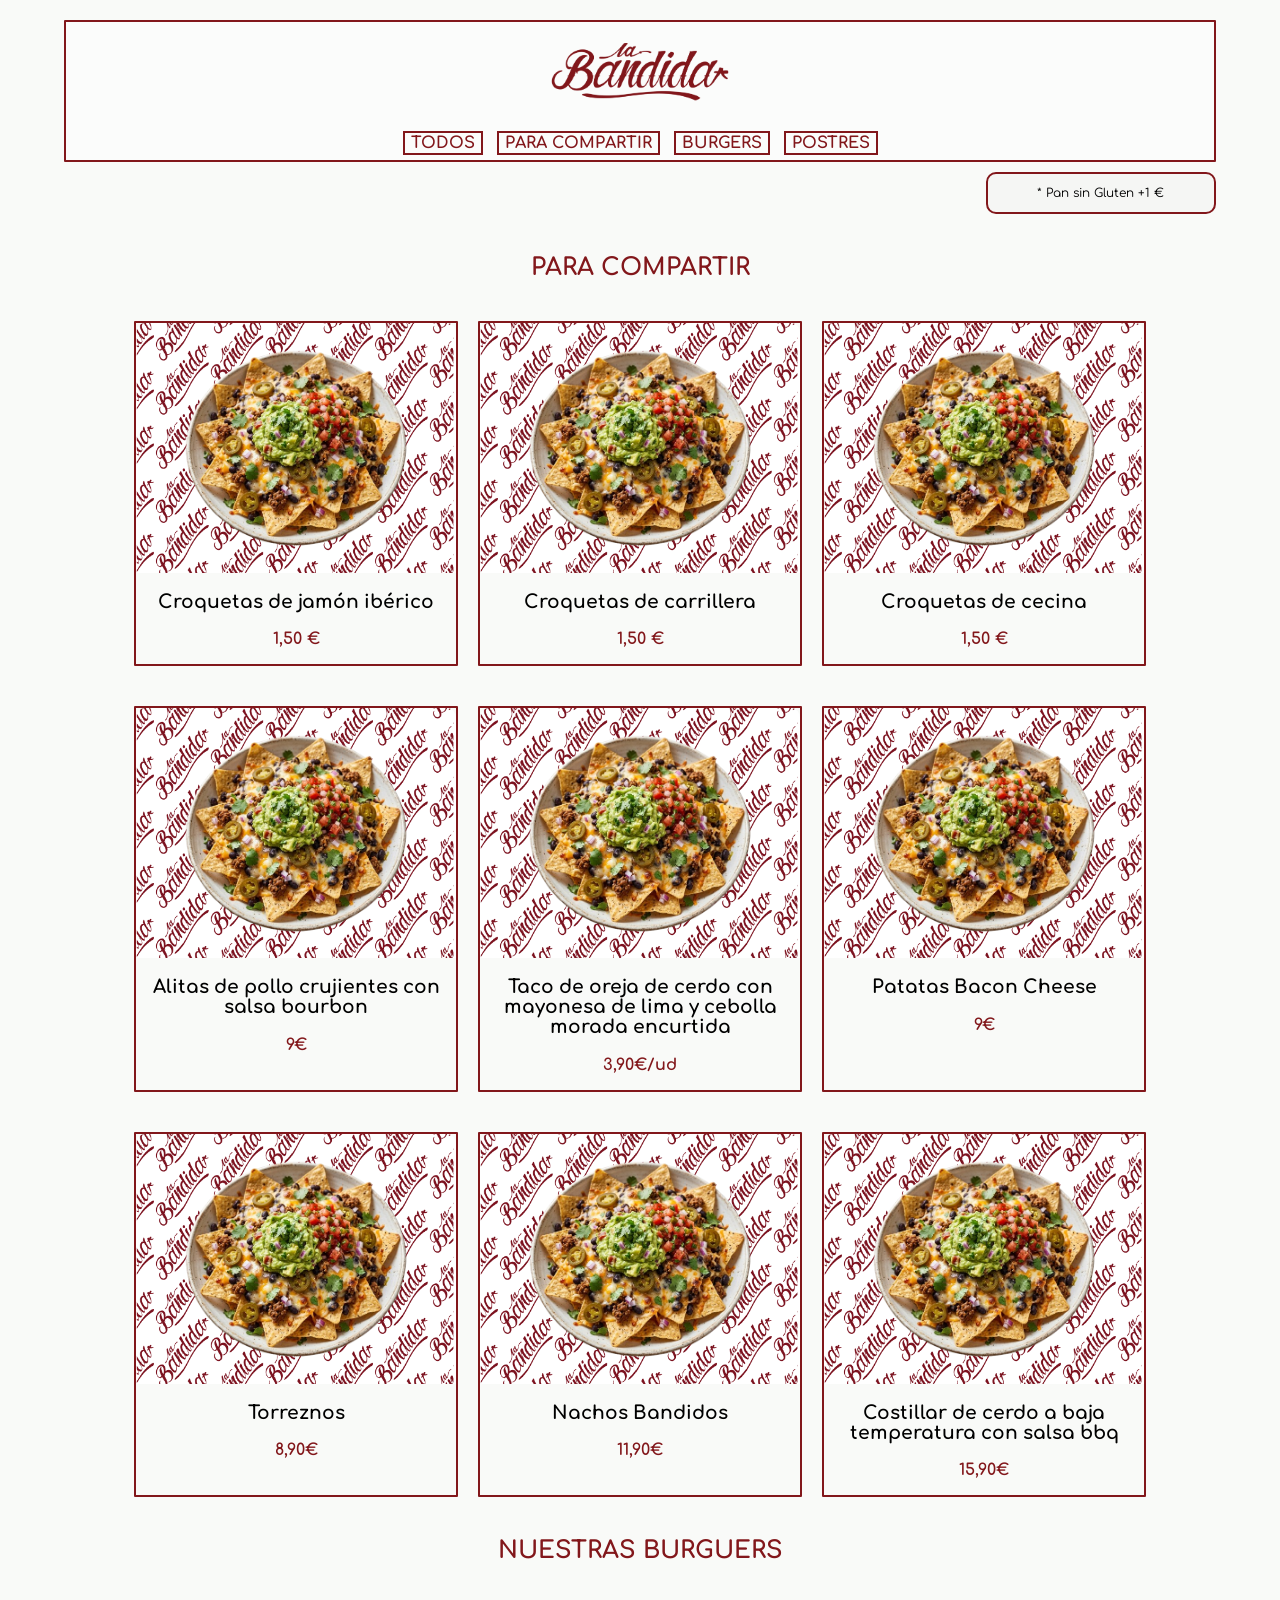
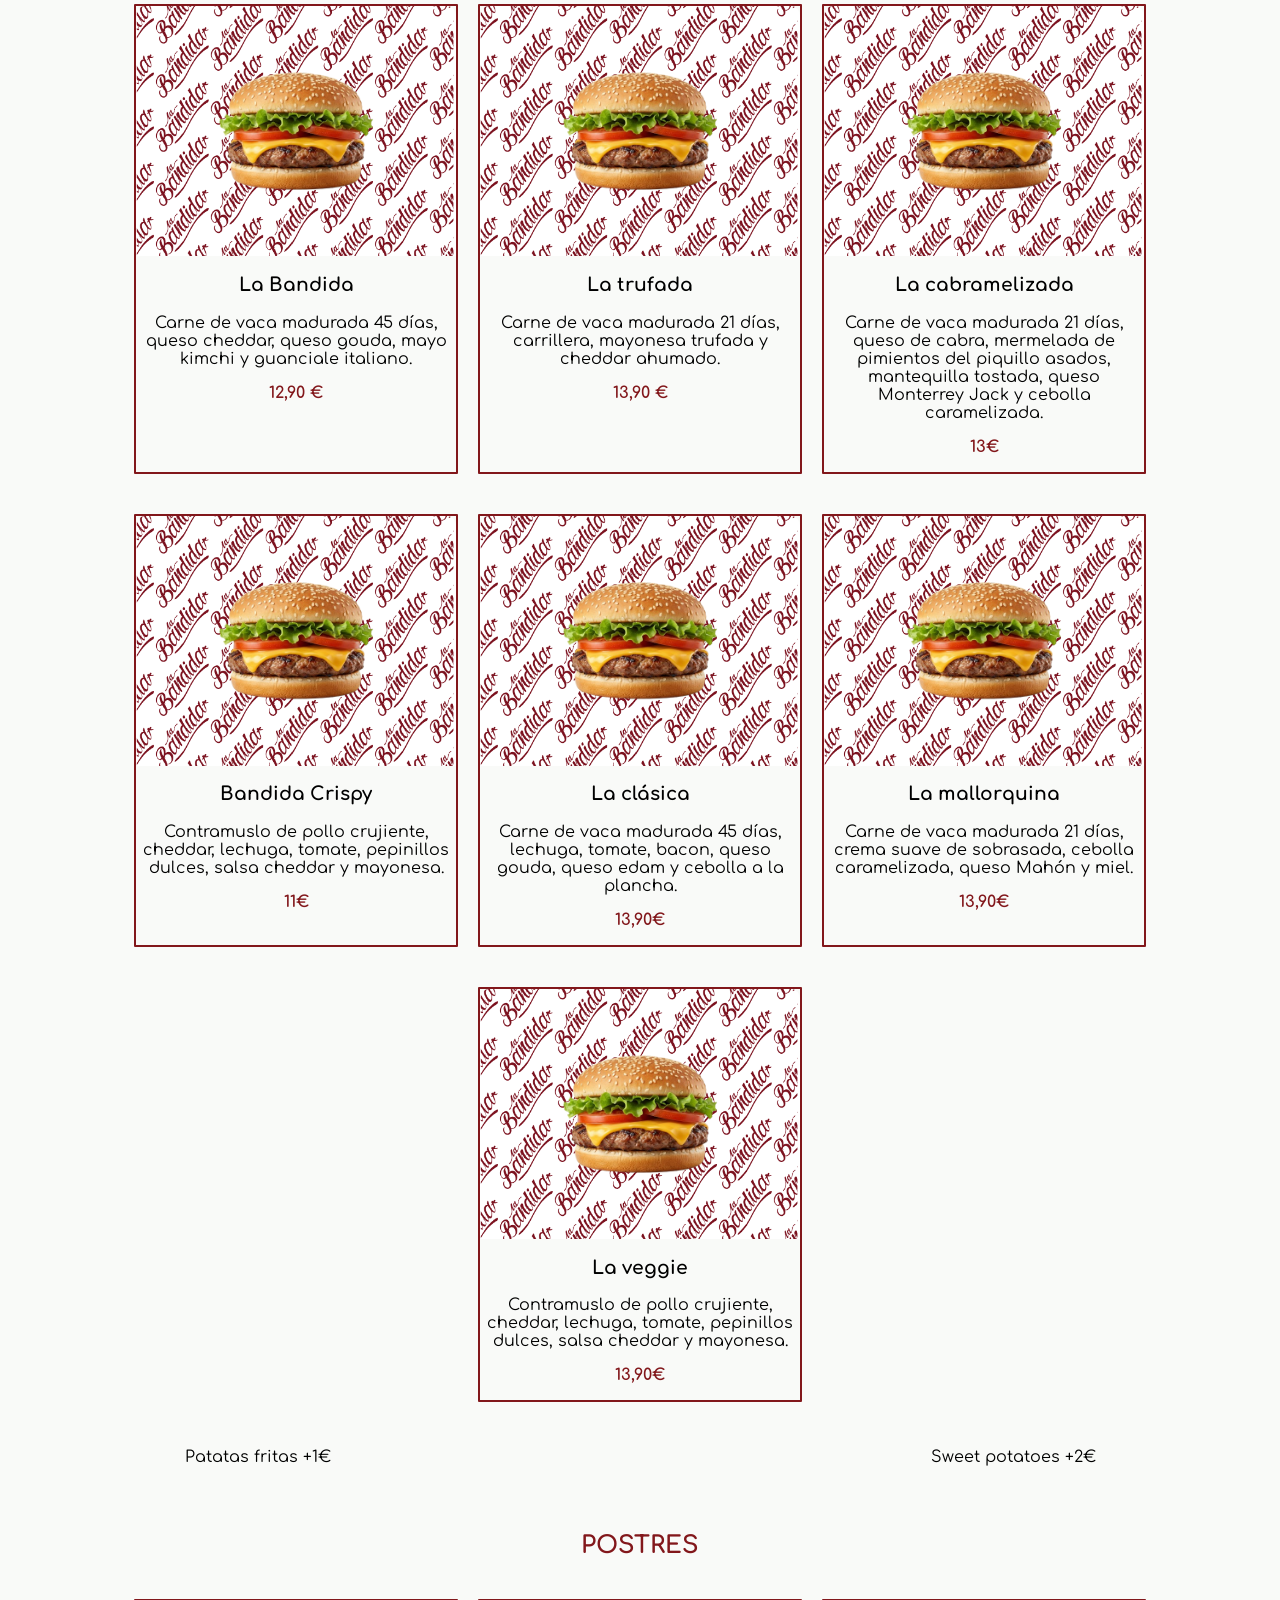
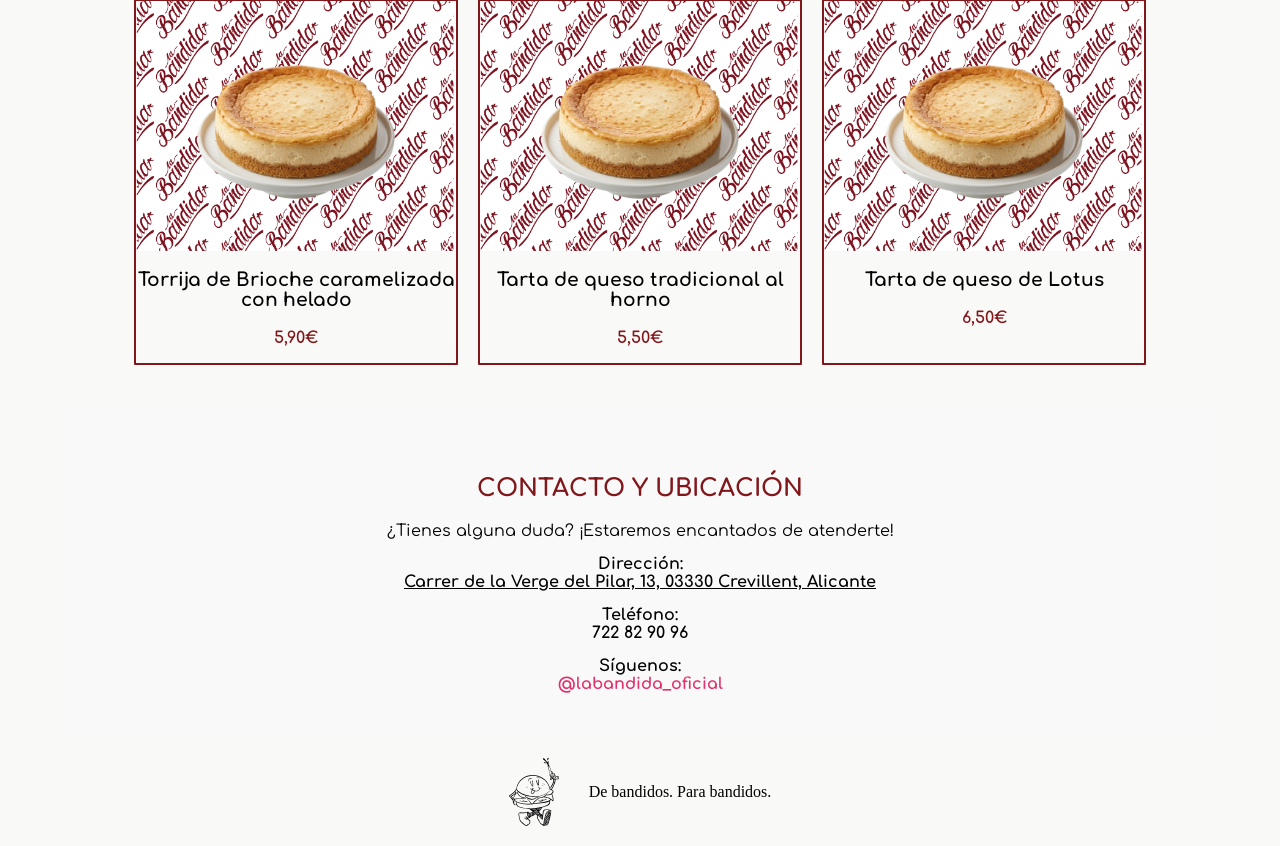
==== commit c3f25657: "Instagram corregido" ====
--- a/index_carta.html
+++ b/index_carta.html
@@ -282,8 +282,8 @@
         </p>
         <p>
             <strong>Síguenos:</strong><br>
-            <a href="https://www.instagram.com/labandida_crevillent/" target="_blank" class="enlace-instagram">
-                @labandida_crevillent
+            <a href="https://www.instagram.com/labandida_oficial/" target="_blank" class="enlace-instagram">
+                @labandida_oficial
             </a>
         </p>
     </section>
--- a/css/index.css
+++ b/css/index.css
@@ -255,7 +255,7 @@
   font-family: 'Comfortaa';
 }
 
-/* Cambia esto en tu index.css para que afecte a ambas secciones de la carta */
+
 .carta {
   display: flex;
   flex-wrap: wrap;
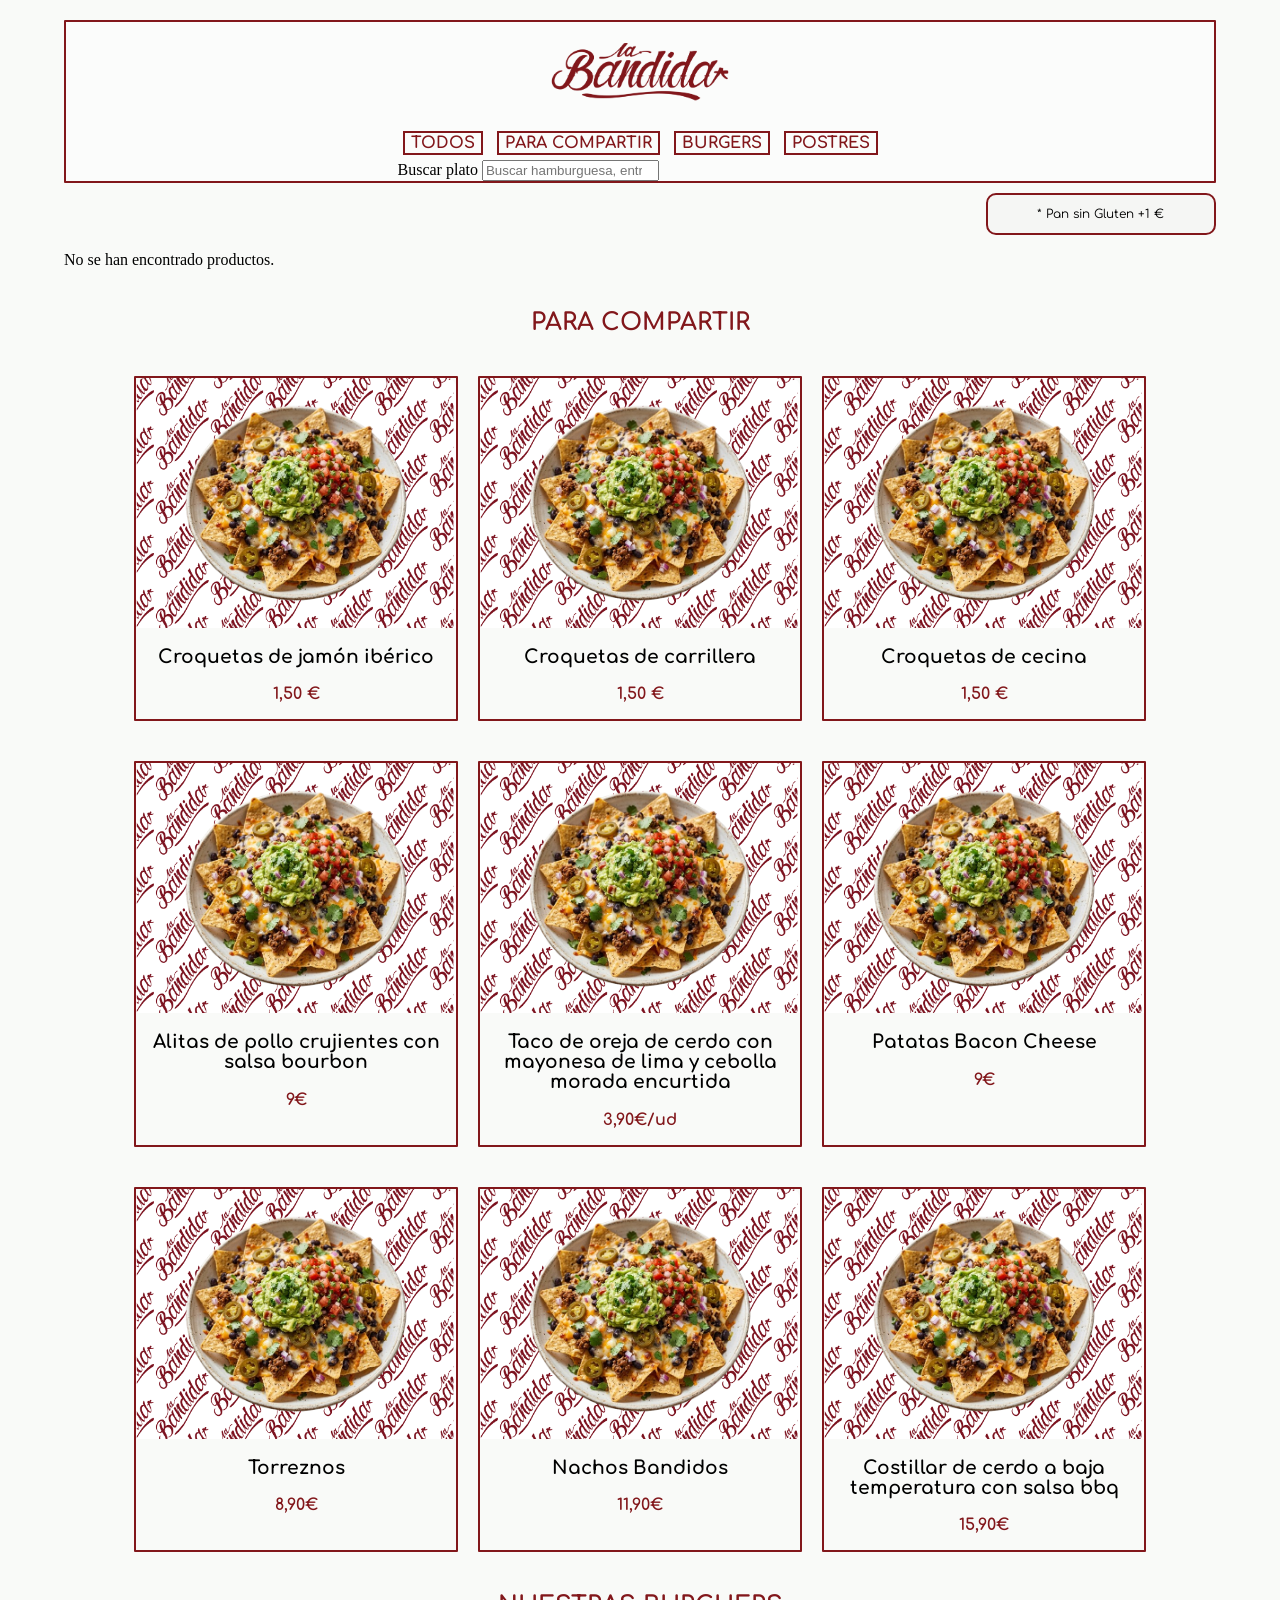
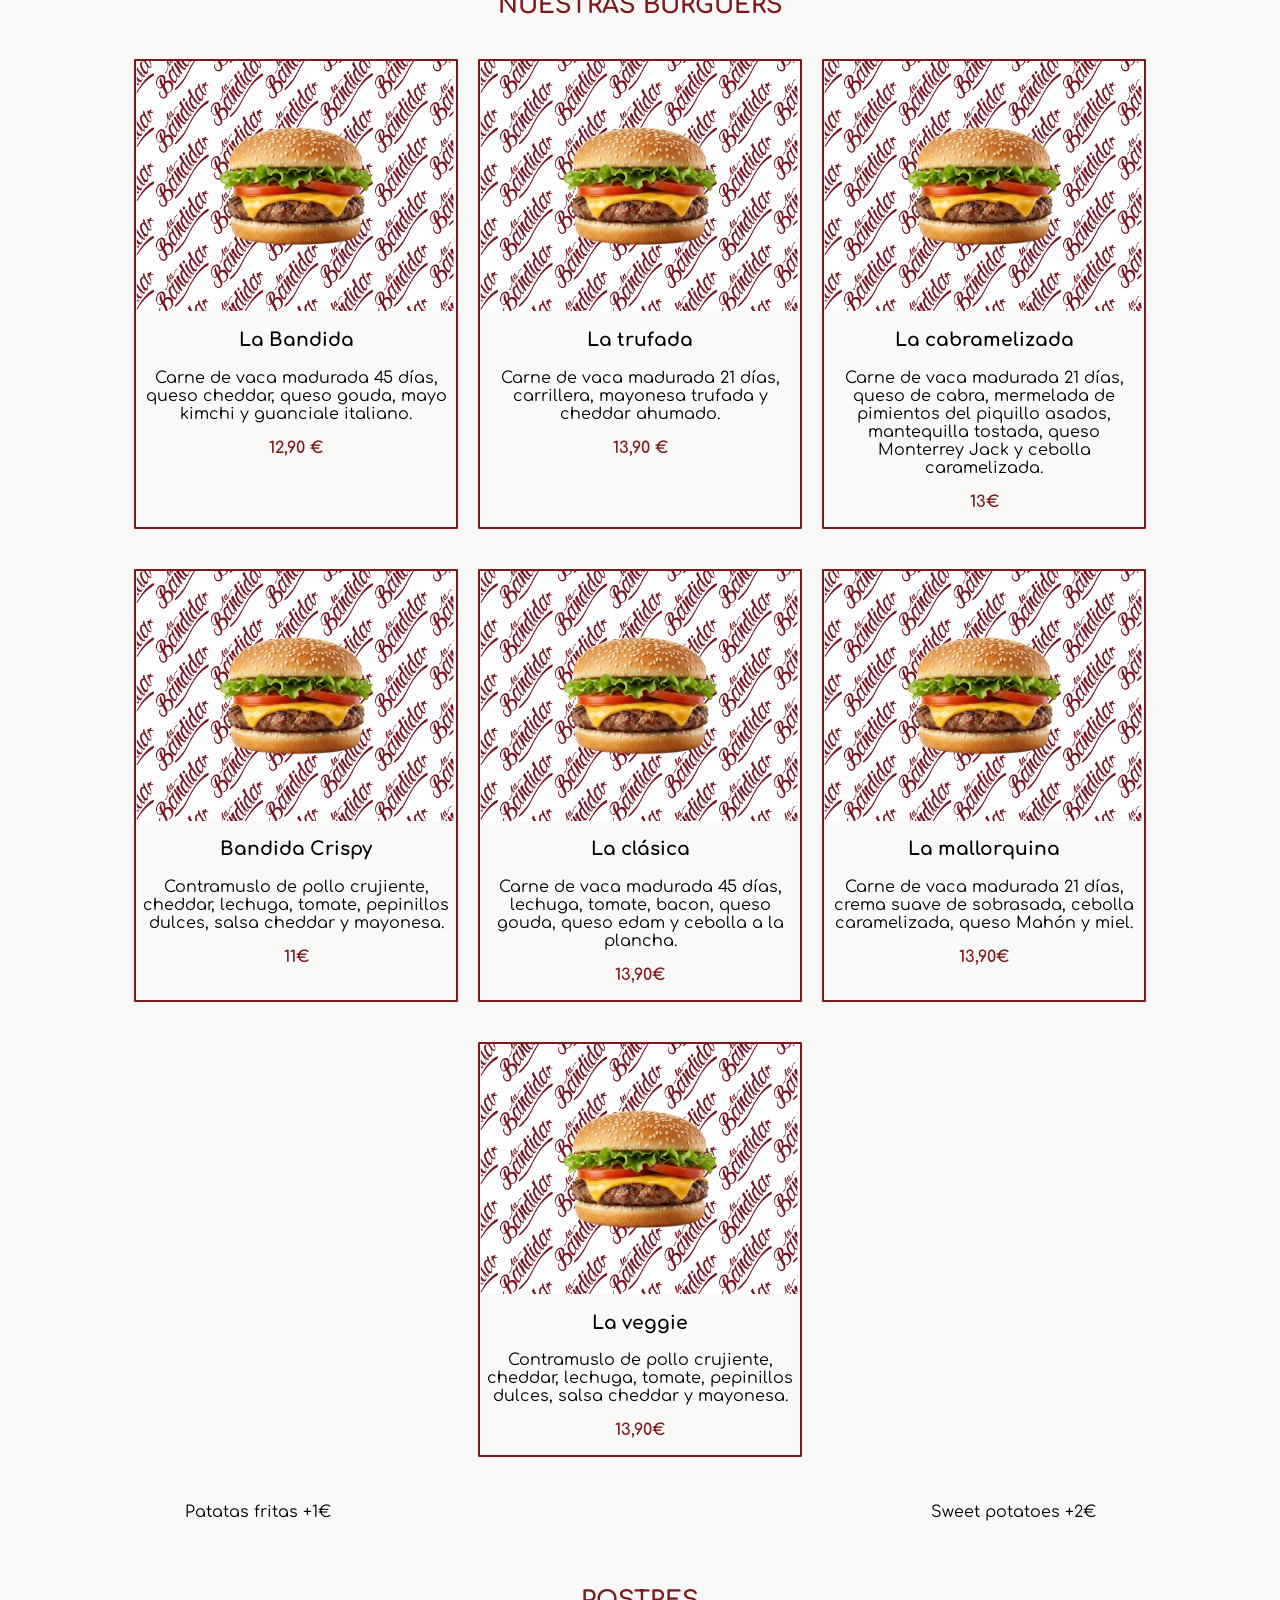
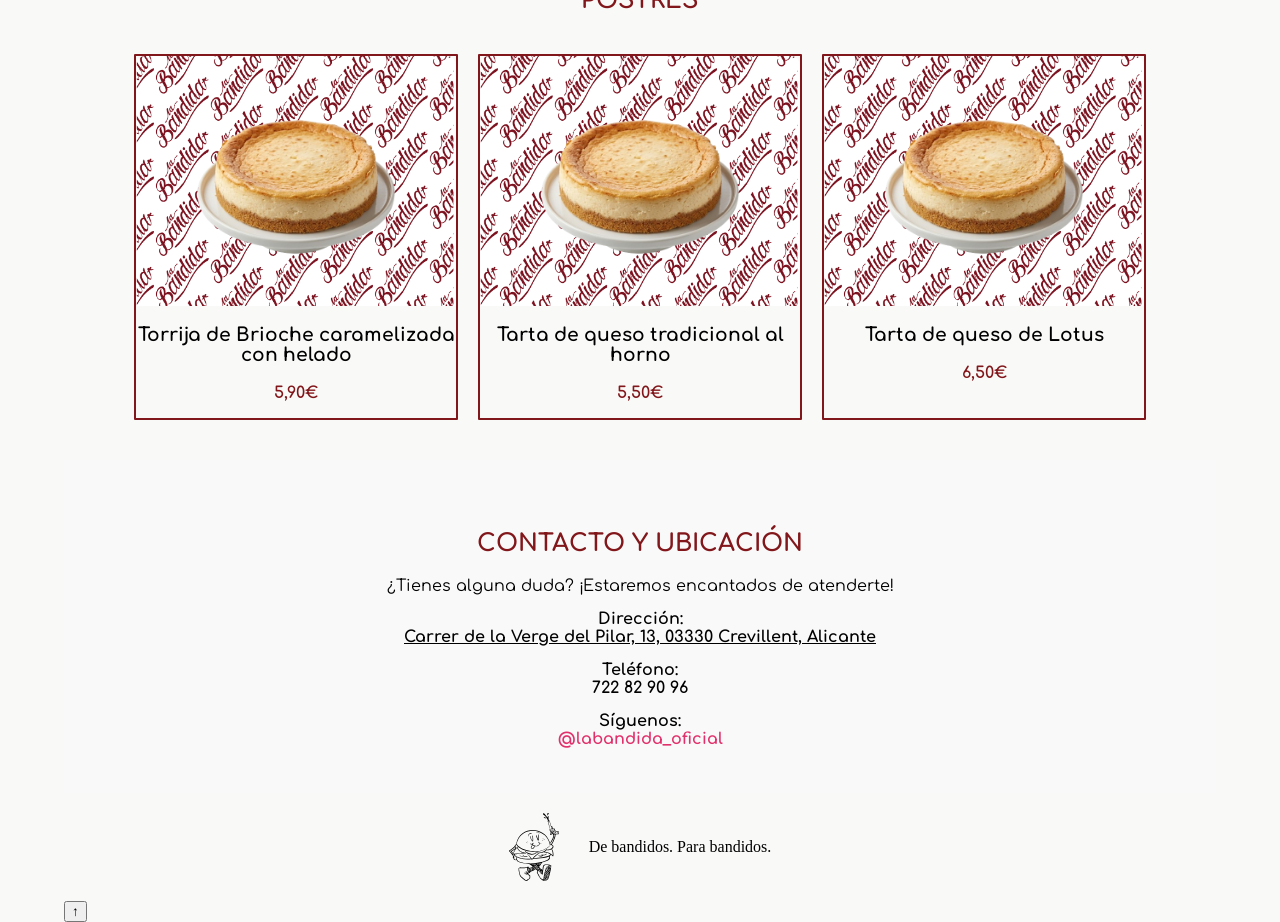
==== commit 82a421c3: "Add files via upload carta modificada" ====
--- a/index_carta.html
+++ b/index_carta.html
@@ -1,299 +1,574 @@
-<!DOCTYPE html>
+<!doctype html>
 <html lang="es">
-
-<head>
-    <meta charset="UTF-8">
-    <meta name="viewport" content="width=device-width, initial-scale=1.0">
+  <head>
+    <meta charset="UTF-8" />
+    <meta name="viewport" content="width=device-width, initial-scale=1.0" />
     <title>La Bandida</title>
-    <link rel="stylesheet" href="css/index.css">
-</head>
-
-<body>
+    <link rel="stylesheet" href="css/index.css" />
+    <script src="script.js" defer></script>
+  </head>
+
+  <body>
     <header>
-        <nav class="nav">
-            <div class="logo">
-                <img src="archivos/LOGOTIPO PNG/LOGO COMPLETO LA BANDIDA_Mesa de trabajo 1 copia.png"
-                    alt="Logo de La Bandida">
-            </div>
-            <div class="opciones">
-                <nav class="categorias-nav">
-                    <button class="btn-categoria activo" data-filtro="todos">Todos</button>
-                    <button class="btn-categoria" data-filtro="entrantes">Para compartir</button>
-                    <button class="btn-categoria" data-filtro="burgers">Burgers</button>
-                    <button class="btn-categoria" data-filtro="postres">Postres</button>
-                </nav>
-            </div>
-        </nav>
+      <nav class="nav">
+        <div class="logo">
+          <img
+            src="archivos/LOGOTIPO PNG/LOGO COMPLETO LA BANDIDA_Mesa de trabajo 1 copia.png"
+            alt="Logo de La Bandida"
+          />
+        </div>
+        <div class="opciones">
+          <nav class="categorias-nav">
+            <button class="btn-categoria activo" data-filtro="todos">
+              Todos
+            </button>
+            <button class="btn-categoria" data-filtro="entrantes">
+              Para compartir
+            </button>
+            <button class="btn-categoria" data-filtro="burgers">Burgers</button>
+            <button class="btn-categoria" data-filtro="postres">Postres</button>
+          </nav>
+          <div class="buscador-menu">
+            <label for="buscar-plato" class="solo-lectores">Buscar plato</label>
+            <input
+              type="search"
+              id="buscar-plato"
+              placeholder="Buscar hamburguesa, entrante o postre..."
+              autocomplete="off"
+            />
+          </div>
+        </div>
+      </nav>
     </header>
 
     <div class="aviso">
-        <p>* Pan sin Gluten +1 €</p>
+      <p>* Pan sin Gluten +1 €</p>
     </div>
 
-    <h2>Para Compartir</h2>
+    <p id="sin-resultados" class="oculto">No se han encontrado productos.</p>
+
+    <h2 class="titulo-categoria" data-categoria="entrantes">Para Compartir</h2>
     <section id="entrantes" class="carta">
-        
-        <div class="tarjeta_burguer" data-categoria="entrantes" data-nombre="croquetas de jamon iberico">
-            <div class="imagen_burguer">
-                <img src="archivos/fondo-burguer.png" alt="Hamburguesa" class="imagen-fondo">
-                <img src="archivos/placeHolderEntrantes.png" alt="Croquetas" class="imagenEncima">
-            </div>
-            <div class="info_burguer">
-                <h3>Croquetas de jamón ibérico</h3>
-                <p class="precio">1,50 €</p>
-            </div>
-        </div>
-
-        <div class="tarjeta_burguer" data-categoria="entrantes" data-nombre="croquetas de carrillera">
-            <div class="imagen_burguer">
-                <img src="archivos/fondo-burguer.png" alt="Hamburguesa" class="imagen-fondo">
-                <img src="archivos/placeHolderEntrantes.png" alt="Croquetas" class="imagenEncima">
-            </div>
-            <div class="info_burguer">
-                <h3>Croquetas de carrillera</h3>
-                <p class="precio">1,50 €</p>
-            </div>
-        </div>
-
-        <div class="tarjeta_burguer" data-categoria="entrantes" data-nombre="croquetas de cecina">
-            <div class="imagen_burguer">
-                <img src="archivos/fondo-burguer.png" alt="Hamburguesa" class="imagen-fondo">
-                <img src="archivos/placeHolderEntrantes.png" alt="Croquetas" class="imagenEncima">
-            </div>
-            <div class="info_burguer">
-                <h3>Croquetas de cecina</h3>
-                <p class="precio">1,50 €</p>
-            </div>
-        </div>
-
-        <div class="tarjeta_burguer" data-categoria="entrantes" data-nombre="alitas de pollo">
-            <div class="imagen_burguer">
-                <img src="archivos/fondo-burguer.png" alt="Hamburguesa" class="imagen-fondo">
-                <img src="archivos/placeHolderEntrantes.png" alt="Alitas" class="imagenEncima">
-            </div>
-            <div class="info_burguer">
-                <h3>Alitas de pollo crujientes con salsa bourbon</h3>
-                <p class="precio">9€</p>
-            </div>
-        </div>
-
-        <div class="tarjeta_burguer" data-categoria="entrantes" data-nombre="taco de oreja de cerdo">
-            <div class="imagen_burguer">
-                <img src="archivos/fondo-burguer.png" alt="Hamburguesa" class="imagen-fondo">
-                <img src="archivos/placeHolderEntrantes.png" alt="Taco" class="imagenEncima">
-            </div>
-            <div class="info_burguer">
-                <h3>Taco de oreja de cerdo con mayonesa de lima y cebolla morada encurtida</h3>
-                <p class="precio">3,90€/ud</p>
-            </div>
-        </div>
-
-        <div class="tarjeta_burguer" data-categoria="entrantes" data-nombre="patatas bacon cheese">
-            <div class="imagen_burguer">
-                <img src="archivos/fondo-burguer.png" alt="Hamburguesa" class="imagen-fondo">
-                <img src="archivos/placeHolderEntrantes.png" alt="Patatas Bacon" class="imagenEncima">
-            </div>
-            <div class="info_burguer">
-                <h3>Patatas Bacon Cheese</h3>
-                <p class="precio">9€</p>
-            </div>
-        </div>
-
-        <div class="tarjeta_burguer" data-categoria="entrantes" data-nombre="torreznos">
-            <div class="imagen_burguer">
-                <img src="archivos/fondo-burguer.png" alt="Hamburguesa" class="imagen-fondo">
-                <img src="archivos/placeHolderEntrantes.png" alt="Torreznos" class="imagenEncima">
-            </div>
-            <div class="info_burguer">
-                <h3>Torreznos</h3>
-                <p class="precio">8,90€</p>
-            </div>
-        </div>
-
-        <div class="tarjeta_burguer" data-categoria="entrantes" data-nombre="nachos bandidos">
-            <div class="imagen_burguer">
-                <img src="archivos/fondo-burguer.png" alt="Hamburguesa" class="imagen-fondo">
-                <img src="archivos/placeHolderEntrantes.png" alt="Nachos" class="imagenEncima">
-            </div>
-            <div class="info_burguer">
-                <h3>Nachos Bandidos</h3>
-                <p class="precio">11,90€</p>
-            </div>
-        </div>
-
-        <div class="tarjeta_burguer" data-categoria="entrantes" data-nombre="costillar de cerdo">
-            <div class="imagen_burguer">
-                <img src="archivos/fondo-burguer.png" alt="Hamburguesa" class="imagen-fondo">
-                <img src="archivos/placeHolderEntrantes.png" alt="Costillar" class="imagenEncima">
-            </div>
-            <div class="info_burguer">
-                <h3>Costillar de cerdo a baja temperatura con salsa bbq</h3>
-                <p class="precio">15,90€</p>
-            </div>
-        </div>
+      <div
+        class="tarjeta_burguer"
+        data-categoria="entrantes"
+        data-nombre="croquetas de jamon iberico"
+      >
+        <div class="imagen_burguer">
+          <img
+            src="archivos/fondo-burguer.png"
+            alt="Hamburguesa"
+            class="imagen-fondo"
+          />
+          <img
+            src="archivos/placeHolderEntrantes.png"
+            alt="Croquetas"
+            class="imagenEncima"
+          />
+        </div>
+        <div class="info_burguer">
+          <h3>Croquetas de jamón ibérico</h3>
+          <p class="precio">1,50 €</p>
+        </div>
+      </div>
+
+      <div
+        class="tarjeta_burguer"
+        data-categoria="entrantes"
+        data-nombre="croquetas de carrillera"
+      >
+        <div class="imagen_burguer">
+          <img
+            src="archivos/fondo-burguer.png"
+            alt="Hamburguesa"
+            class="imagen-fondo"
+          />
+          <img
+            src="archivos/placeHolderEntrantes.png"
+            alt="Croquetas"
+            class="imagenEncima"
+          />
+        </div>
+        <div class="info_burguer">
+          <h3>Croquetas de carrillera</h3>
+          <p class="precio">1,50 €</p>
+        </div>
+      </div>
+
+      <div
+        class="tarjeta_burguer"
+        data-categoria="entrantes"
+        data-nombre="croquetas de cecina"
+      >
+        <div class="imagen_burguer">
+          <img
+            src="archivos/fondo-burguer.png"
+            alt="Hamburguesa"
+            class="imagen-fondo"
+          />
+          <img
+            src="archivos/placeHolderEntrantes.png"
+            alt="Croquetas"
+            class="imagenEncima"
+          />
+        </div>
+        <div class="info_burguer">
+          <h3>Croquetas de cecina</h3>
+          <p class="precio">1,50 €</p>
+        </div>
+      </div>
+
+      <div
+        class="tarjeta_burguer"
+        data-categoria="entrantes"
+        data-nombre="alitas de pollo"
+      >
+        <div class="imagen_burguer">
+          <img
+            src="archivos/fondo-burguer.png"
+            alt="Hamburguesa"
+            class="imagen-fondo"
+          />
+          <img
+            src="archivos/placeHolderEntrantes.png"
+            alt="Alitas"
+            class="imagenEncima"
+          />
+        </div>
+        <div class="info_burguer">
+          <h3>Alitas de pollo crujientes con salsa bourbon</h3>
+          <p class="precio">9€</p>
+        </div>
+      </div>
+
+      <div
+        class="tarjeta_burguer"
+        data-categoria="entrantes"
+        data-nombre="taco de oreja de cerdo"
+      >
+        <div class="imagen_burguer">
+          <img
+            src="archivos/fondo-burguer.png"
+            alt="Hamburguesa"
+            class="imagen-fondo"
+          />
+          <img
+            src="archivos/placeHolderEntrantes.png"
+            alt="Taco"
+            class="imagenEncima"
+          />
+        </div>
+        <div class="info_burguer">
+          <h3>
+            Taco de oreja de cerdo con mayonesa de lima y cebolla morada
+            encurtida
+          </h3>
+          <p class="precio">3,90€/ud</p>
+        </div>
+      </div>
+
+      <div
+        class="tarjeta_burguer"
+        data-categoria="entrantes"
+        data-nombre="patatas bacon cheese"
+      >
+        <div class="imagen_burguer">
+          <img
+            src="archivos/fondo-burguer.png"
+            alt="Hamburguesa"
+            class="imagen-fondo"
+          />
+          <img
+            src="archivos/placeHolderEntrantes.png"
+            alt="Patatas Bacon"
+            class="imagenEncima"
+          />
+        </div>
+        <div class="info_burguer">
+          <h3>Patatas Bacon Cheese</h3>
+          <p class="precio">9€</p>
+        </div>
+      </div>
+
+      <div
+        class="tarjeta_burguer"
+        data-categoria="entrantes"
+        data-nombre="torreznos"
+      >
+        <div class="imagen_burguer">
+          <img
+            src="archivos/fondo-burguer.png"
+            alt="Hamburguesa"
+            class="imagen-fondo"
+          />
+          <img
+            src="archivos/placeHolderEntrantes.png"
+            alt="Torreznos"
+            class="imagenEncima"
+          />
+        </div>
+        <div class="info_burguer">
+          <h3>Torreznos</h3>
+          <p class="precio">8,90€</p>
+        </div>
+      </div>
+
+      <div
+        class="tarjeta_burguer"
+        data-categoria="entrantes"
+        data-nombre="nachos bandidos"
+      >
+        <div class="imagen_burguer">
+          <img
+            src="archivos/fondo-burguer.png"
+            alt="Hamburguesa"
+            class="imagen-fondo"
+          />
+          <img
+            src="archivos/placeHolderEntrantes.png"
+            alt="Nachos"
+            class="imagenEncima"
+          />
+        </div>
+        <div class="info_burguer">
+          <h3>Nachos Bandidos</h3>
+          <p class="precio">11,90€</p>
+        </div>
+      </div>
+
+      <div
+        class="tarjeta_burguer"
+        data-categoria="entrantes"
+        data-nombre="costillar de cerdo"
+      >
+        <div class="imagen_burguer">
+          <img
+            src="archivos/fondo-burguer.png"
+            alt="Hamburguesa"
+            class="imagen-fondo"
+          />
+          <img
+            src="archivos/placeHolderEntrantes.png"
+            alt="Costillar"
+            class="imagenEncima"
+          />
+        </div>
+        <div class="info_burguer">
+          <h3>Costillar de cerdo a baja temperatura con salsa bbq</h3>
+          <p class="precio">15,90€</p>
+        </div>
+      </div>
     </section>
 
-    <h2>Nuestras Burguers</h2>
+    <h2 class="titulo-categoria" data-categoria="burgers">Nuestras Burguers</h2>
     <section id="burguers" class="carta">
-
-        <div class="tarjeta_burguer" data-categoria="burgers" data-nombre="la bandida">
-            <div class="imagen_burguer">
-                <img src="archivos/fondo-burguer.png" alt="Hamburguesa" class="imagen-fondo">
-                <img src="archivos/placeHolder_hamburguesa.png" alt="Burguer La Bandida" class="imagenEncima">
-            </div>
-            <div class="info_burguer">
-                <h3>La Bandida</h3>
-                <p>Carne de vaca madurada 45 días, queso cheddar, queso gouda, mayo kimchi y guanciale italiano.</p>
-                <p class="precio">12,90 €</p>
-            </div>
-        </div>
-
-        <div class="tarjeta_burguer" data-categoria="burgers" data-nombre="la trufada">
-            <div class="imagen_burguer">
-                <img src="archivos/fondo-burguer.png" alt="Hamburguesa" class="imagen-fondo">
-                <img src="archivos/placeHolder_hamburguesa.png" alt="Burguer La trufada" class="imagenEncima">
-            </div>
-            <div class="info_burguer">
-                <h3>La trufada</h3>
-                <p>Carne de vaca madurada 21 días, carrillera, mayonesa trufada y cheddar ahumado.</p>
-                <p class="precio">13,90 €</p>
-            </div>
-        </div>
-
-        <div class="tarjeta_burguer" data-categoria="burgers" data-nombre="la cabramelizada">
-            <div class="imagen_burguer">
-                <img src="archivos/fondo-burguer.png" alt="Hamburguesa" class="imagen-fondo">
-                <img src="archivos/placeHolder_hamburguesa.png" alt="Burguer La cabramelizada" class="imagenEncima">
-            </div>
-            <div class="info_burguer">
-                <h3>La cabramelizada</h3>
-                <p>Carne de vaca madurada 21 días, queso de cabra, mermelada de pimientos del piquillo asados,
-                    mantequilla tostada, queso Monterrey Jack y cebolla caramelizada.</p>
-                <p class="precio">13€</p>
-            </div>
-        </div>
-
-        <div class="tarjeta_burguer" data-categoria="burgers" data-nombre="la bandida crispy">
-            <div class="imagen_burguer">
-                <img src="archivos/fondo-burguer.png" alt="Hamburguesa" class="imagen-fondo">
-                <img src="archivos/placeHolder_hamburguesa.png" alt="Bandida Crispy" class="imagenEncima">
-            </div>
-            <div class="info_burguer">
-                <h3>Bandida Crispy</h3>
-                <p>Contramuslo de pollo crujiente, cheddar, lechuga, tomate, pepinillos dulces, salsa cheddar y
-                    mayonesa.</p>
-                <p class="precio">11€</p>
-            </div>
-        </div>
-
-        <div class="tarjeta_burguer" data-categoria="burgers" data-nombre="la clásica">
-            <div class="imagen_burguer">
-                <img src="archivos/fondo-burguer.png" alt="Hamburguesa" class="imagen-fondo">
-                <img src="archivos/placeHolder_hamburguesa.png" alt="La clásica" class="imagenEncima">
-            </div>
-            <div class="info_burguer">
-                <h3>La clásica</h3>
-                <p>Carne de vaca madurada 45 días, lechuga, tomate, bacon, queso gouda, queso edam y cebolla a la
-                    plancha.</p>
-                <p class="precio">13,90€</p>
-            </div>
-        </div>
-
-        <div class="tarjeta_burguer" data-categoria="burgers" data-nombre="la mallorquina">
-            <div class="imagen_burguer">
-                <img src="archivos/fondo-burguer.png" alt="Hamburguesa" class="imagen-fondo">
-                <img src="archivos/placeHolder_hamburguesa.png" alt="La mallorquina" class="imagenEncima">
-            </div>
-            <div class="info_burguer">
-                <h3>La mallorquina</h3>
-                <p>Carne de vaca madurada 21 días, crema suave de sobrasada, cebolla caramelizada, queso Mahón y miel.</p>
-                <p class="precio">13,90€</p>
-            </div>
-        </div>
-
-        <div class="tarjeta_burguer" data-categoria="burgers" data-nombre="la veggie">
-            <div class="imagen_burguer">
-                <img src="archivos/fondo-burguer.png" alt="Hamburguesa" class="imagen-fondo">
-                <img src="archivos/placeHolder_hamburguesa.png" alt="La veggie" class="imagenEncima">
-            </div>
-            <div class="info_burguer">
-                <h3>La veggie</h3>
-                <p>Contramuslo de pollo crujiente, cheddar, lechuga, tomate, pepinillos dulces, salsa cheddar y
-                    mayonesa.</p>
-                <p class="precio">13,90€</p>
-            </div>
-        </div>
+      <div
+        class="tarjeta_burguer"
+        data-categoria="burgers"
+        data-nombre="la bandida"
+      >
+        <div class="imagen_burguer">
+          <img
+            src="archivos/fondo-burguer.png"
+            alt="Hamburguesa"
+            class="imagen-fondo"
+          />
+          <img
+            src="archivos/placeHolder_hamburguesa.png"
+            alt="Burguer La Bandida"
+            class="imagenEncima"
+          />
+        </div>
+        <div class="info_burguer">
+          <h3>La Bandida</h3>
+          <p>
+            Carne de vaca madurada 45 días, queso cheddar, queso gouda, mayo
+            kimchi y guanciale italiano.
+          </p>
+          <p class="precio">12,90 €</p>
+        </div>
+      </div>
+
+      <div
+        class="tarjeta_burguer"
+        data-categoria="burgers"
+        data-nombre="la trufada"
+      >
+        <div class="imagen_burguer">
+          <img
+            src="archivos/fondo-burguer.png"
+            alt="Hamburguesa"
+            class="imagen-fondo"
+          />
+          <img
+            src="archivos/placeHolder_hamburguesa.png"
+            alt="Burguer La trufada"
+            class="imagenEncima"
+          />
+        </div>
+        <div class="info_burguer">
+          <h3>La trufada</h3>
+          <p>
+            Carne de vaca madurada 21 días, carrillera, mayonesa trufada y
+            cheddar ahumado.
+          </p>
+          <p class="precio">13,90 €</p>
+        </div>
+      </div>
+
+      <div
+        class="tarjeta_burguer"
+        data-categoria="burgers"
+        data-nombre="la cabramelizada"
+      >
+        <div class="imagen_burguer">
+          <img
+            src="archivos/fondo-burguer.png"
+            alt="Hamburguesa"
+            class="imagen-fondo"
+          />
+          <img
+            src="archivos/placeHolder_hamburguesa.png"
+            alt="Burguer La cabramelizada"
+            class="imagenEncima"
+          />
+        </div>
+        <div class="info_burguer">
+          <h3>La cabramelizada</h3>
+          <p>
+            Carne de vaca madurada 21 días, queso de cabra, mermelada de
+            pimientos del piquillo asados, mantequilla tostada, queso Monterrey
+            Jack y cebolla caramelizada.
+          </p>
+          <p class="precio">13€</p>
+        </div>
+      </div>
+
+      <div
+        class="tarjeta_burguer"
+        data-categoria="burgers"
+        data-nombre="la bandida crispy"
+      >
+        <div class="imagen_burguer">
+          <img
+            src="archivos/fondo-burguer.png"
+            alt="Hamburguesa"
+            class="imagen-fondo"
+          />
+          <img
+            src="archivos/placeHolder_hamburguesa.png"
+            alt="Bandida Crispy"
+            class="imagenEncima"
+          />
+        </div>
+        <div class="info_burguer">
+          <h3>Bandida Crispy</h3>
+          <p>
+            Contramuslo de pollo crujiente, cheddar, lechuga, tomate, pepinillos
+            dulces, salsa cheddar y mayonesa.
+          </p>
+          <p class="precio">11€</p>
+        </div>
+      </div>
+
+      <div
+        class="tarjeta_burguer"
+        data-categoria="burgers"
+        data-nombre="la clásica"
+      >
+        <div class="imagen_burguer">
+          <img
+            src="archivos/fondo-burguer.png"
+            alt="Hamburguesa"
+            class="imagen-fondo"
+          />
+          <img
+            src="archivos/placeHolder_hamburguesa.png"
+            alt="La clásica"
+            class="imagenEncima"
+          />
+        </div>
+        <div class="info_burguer">
+          <h3>La clásica</h3>
+          <p>
+            Carne de vaca madurada 45 días, lechuga, tomate, bacon, queso gouda,
+            queso edam y cebolla a la plancha.
+          </p>
+          <p class="precio">13,90€</p>
+        </div>
+      </div>
+
+      <div
+        class="tarjeta_burguer"
+        data-categoria="burgers"
+        data-nombre="la mallorquina"
+      >
+        <div class="imagen_burguer">
+          <img
+            src="archivos/fondo-burguer.png"
+            alt="Hamburguesa"
+            class="imagen-fondo"
+          />
+          <img
+            src="archivos/placeHolder_hamburguesa.png"
+            alt="La mallorquina"
+            class="imagenEncima"
+          />
+        </div>
+        <div class="info_burguer">
+          <h3>La mallorquina</h3>
+          <p>
+            Carne de vaca madurada 21 días, crema suave de sobrasada, cebolla
+            caramelizada, queso Mahón y miel.
+          </p>
+          <p class="precio">13,90€</p>
+        </div>
+      </div>
+
+      <div
+        class="tarjeta_burguer"
+        data-categoria="burgers"
+        data-nombre="la veggie"
+      >
+        <div class="imagen_burguer">
+          <img
+            src="archivos/fondo-burguer.png"
+            alt="Hamburguesa"
+            class="imagen-fondo"
+          />
+          <img
+            src="archivos/placeHolder_hamburguesa.png"
+            alt="La veggie"
+            class="imagenEncima"
+          />
+        </div>
+        <div class="info_burguer">
+          <h3>La veggie</h3>
+          <p>
+            Contramuslo de pollo crujiente, cheddar, lechuga, tomate, pepinillos
+            dulces, salsa cheddar y mayonesa.
+          </p>
+          <p class="precio">13,90€</p>
+        </div>
+      </div>
     </section>
 
-    <div class="patatas">
-        <p>Patatas fritas +1€</p>
-        <p>Sweet potatoes +2€</p>
+    <div class="patatas extra-categoria" data-categoria="burgers">
+      <p>Patatas fritas +1€</p>
+      <p>Sweet potatoes +2€</p>
     </div>
 
-    <h2>POSTRES</h2>
+    <h2 class="titulo-categoria" data-categoria="postres">Postres</h2>
     <section id="postres" class="carta">
-
-        <div class="tarjeta_burguer" data-categoria="postres" data-nombre="torrija de brioche">
-            <div class="imagen_burguer">
-                <img src="archivos/fondo-burguer.png" alt="Hamburguesa" class="imagen-fondo">
-                <img src="archivos/postrePlace.png" alt="Torrija de Brioche" class="imagenEncima">
-            </div>
-            <div class="info_burguer">
-                <h3>Torrija de Brioche caramelizada con helado</h3>
-                <p class="precio">5,90€</p>
-            </div>
-        </div>
-
-        <div class="tarjeta_burguer" data-categoria="postres" data-nombre="tarta de queso tradicional">
-            <div class="imagen_burguer">
-                <img src="archivos/fondo-burguer.png" alt="Hamburguesa" class="imagen-fondo">
-                <img src="archivos/postrePlace.png" alt="Tarta de queso tradicional" class="imagenEncima">
-            </div>
-            <div class="info_burguer">
-                <h3>Tarta de queso tradicional al horno</h3>
-                <p class="precio">5,50€</p>
-            </div>
-        </div>
-
-        <div class="tarjeta_burguer" data-categoria="postres" data-nombre="tarta de queso de Lotus">
-            <div class="imagen_burguer">
-                <img src="archivos/fondo-burguer.png" alt="Hamburguesa" class="imagen-fondo">
-                <img src="archivos/postrePlace.png" alt="Tarta de queso de Lotus" class="imagenEncima">
-            </div>
-            <div class="info_burguer">
-                <h3>Tarta de queso de Lotus</h3>
-                <p class="precio">6,50€</p>
-            </div>
-        </div>
+      <div
+        class="tarjeta_burguer"
+        data-categoria="postres"
+        data-nombre="torrija de brioche"
+      >
+        <div class="imagen_burguer">
+          <img
+            src="archivos/fondo-burguer.png"
+            alt="Hamburguesa"
+            class="imagen-fondo"
+          />
+          <img
+            src="archivos/postrePlace.png"
+            alt="Torrija de Brioche"
+            class="imagenEncima"
+          />
+        </div>
+        <div class="info_burguer">
+          <h3>Torrija de Brioche caramelizada con helado</h3>
+          <p class="precio">5,90€</p>
+        </div>
+      </div>
+
+      <div
+        class="tarjeta_burguer"
+        data-categoria="postres"
+        data-nombre="tarta de queso tradicional"
+      >
+        <div class="imagen_burguer">
+          <img
+            src="archivos/fondo-burguer.png"
+            alt="Hamburguesa"
+            class="imagen-fondo"
+          />
+          <img
+            src="archivos/postrePlace.png"
+            alt="Tarta de queso tradicional"
+            class="imagenEncima"
+          />
+        </div>
+        <div class="info_burguer">
+          <h3>Tarta de queso tradicional al horno</h3>
+          <p class="precio">5,50€</p>
+        </div>
+      </div>
+
+      <div
+        class="tarjeta_burguer"
+        data-categoria="postres"
+        data-nombre="tarta de queso de Lotus"
+      >
+        <div class="imagen_burguer">
+          <img
+            src="archivos/fondo-burguer.png"
+            alt="Hamburguesa"
+            class="imagen-fondo"
+          />
+          <img
+            src="archivos/postrePlace.png"
+            alt="Tarta de queso de Lotus"
+            class="imagenEncima"
+          />
+        </div>
+        <div class="info_burguer">
+          <h3>Tarta de queso de Lotus</h3>
+          <p class="precio">6,50€</p>
+        </div>
+      </div>
     </section>
 
     <section id="contacto">
-        <h2>Contacto y Ubicación</h2>
-        <p>¿Tienes alguna duda? ¡Estaremos encantados de atenderte!</p>
-        <p>
-            <strong>Dirección:</strong><br>
-            <a href="https://www.google.com/maps/search/?api=1&query=Carrer+de+la+Verge+del+Pilar+13+03330+Crevillent+Alicante" target="_blank" class="enlace-mapas">
-                Carrer de la Verge del Pilar, 13, 03330 Crevillent, Alicante
-            </a>
-        </p>
-        <p>
-            <strong>Teléfono:</strong><br>
-            <a href="tel:+34722829096" class="enlace-telefono">722 82 90 96</a>
-        </p>
-        <p>
-            <strong>Síguenos:</strong><br>
-            <a href="https://www.instagram.com/labandida_oficial/" target="_blank" class="enlace-instagram">
-                @labandida_oficial
-            </a>
-        </p>
+      <h2>Contacto y Ubicación</h2>
+      <p>¿Tienes alguna duda? ¡Estaremos encantados de atenderte!</p>
+      <p>
+        <strong>Dirección:</strong><br />
+        <a
+          href="https://www.google.com/maps/search/?api=1&query=Carrer+de+la+Verge+del+Pilar+13+03330+Crevillent+Alicante"
+          target="_blank"
+          class="enlace-mapas"
+        >
+          Carrer de la Verge del Pilar, 13, 03330 Crevillent, Alicante
+        </a>
+      </p>
+      <p>
+        <strong>Teléfono:</strong><br />
+        <a href="tel:+34722829096" class="enlace-telefono">722 82 90 96</a>
+      </p>
+      <p>
+        <strong>Síguenos:</strong><br />
+        <a
+          href="https://www.instagram.com/labandida_oficial/"
+          target="_blank"
+          class="enlace-instagram"
+        >
+          @labandida_oficial
+        </a>
+      </p>
     </section>
 
     <footer>
-        <img src="archivos/LOGOTIPO LA BANDIDA/ILUSTRACIÓN LA BANDIDA/ISOTIPO LINEAS LIMPIAS/SVG/LA BANDIDA CLEAN LINES.svg"
-            alt="Logo de La Bandida" class="logo-footer">
-        <p>De bandidos. Para bandidos.</p>
+      <img
+        src="archivos/LOGOTIPO LA BANDIDA/ILUSTRACIÓN LA BANDIDA/ISOTIPO LINEAS LIMPIAS/SVG/LA BANDIDA CLEAN LINES.svg"
+        alt="Logo de La Bandida"
+        class="logo-footer"
+      />
+      <p>De bandidos. Para bandidos.</p>
     </footer>
-
-</body>
-
-</html>+    <button id="volver-arriba" class="oculto" aria-label="Volver arriba">
+      ↑
+    </button>
+  </body>
+</html>
